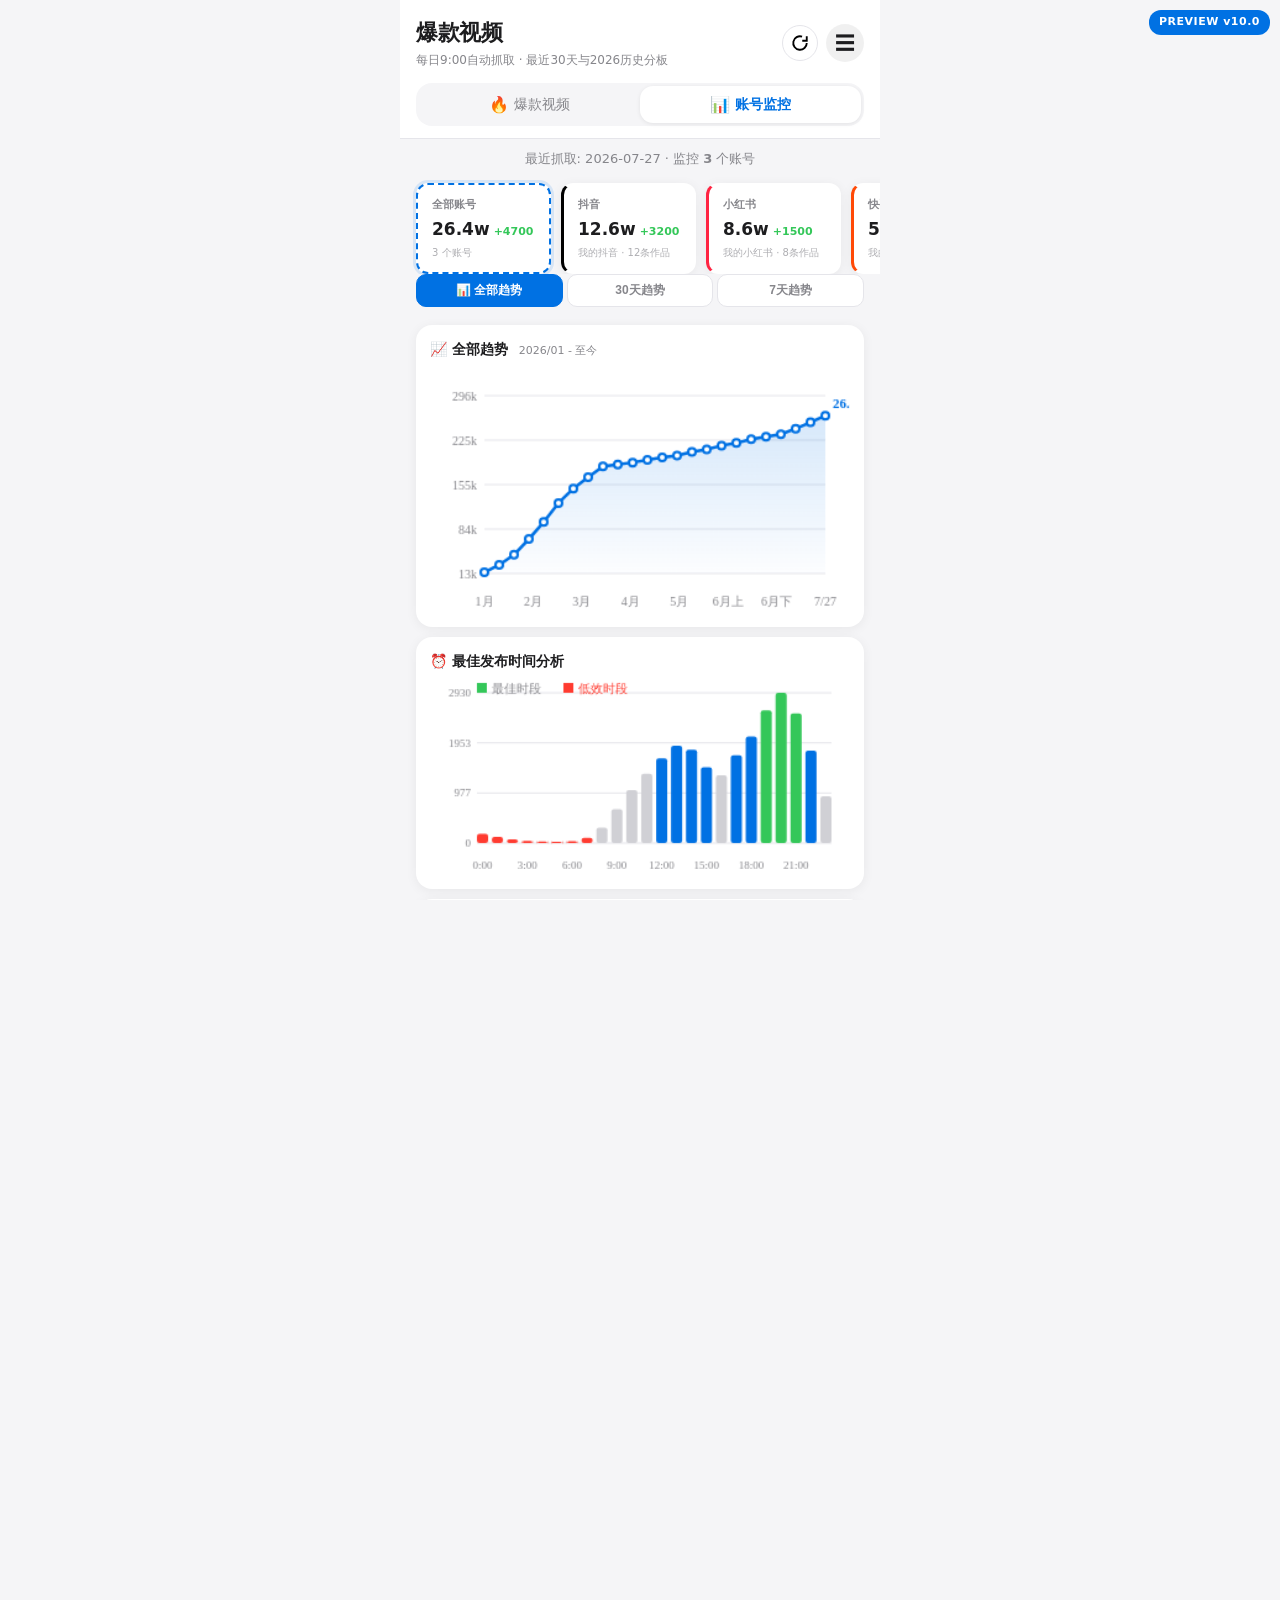
==== monitor-preview.html @ c5e08cbe "update monitor-preview.html" ====
<!DOCTYPE html>
<html lang="zh-CN">
<head>
  <meta charset="UTF-8">
  <meta name="viewport" content="width=device-width, initial-scale=1.0, maximum-scale=1.0, user-scalable=no">
  <title>v10.0 监控面板预览 v2</title>
  <link rel="stylesheet" href="./css/style.css">
  <style>
    body { padding-bottom: 40px; }
    .preview-badge {
      position: fixed; top: 10px; right: 10px; z-index: 999;
      background: #0071e3; color: #fff; padding: 4px 10px; border-radius: 12px;
      font-size: 11px; font-weight: 700; letter-spacing: 0.5px;
    }
    .acct-scroll { display:flex; gap:10px; padding:10px 16px 0; overflow-x:auto; scrollbar-width:none; }
    .acct-scroll::-webkit-scrollbar { display:none; }
    .monitor-card {
      flex:0 0 135px; background:#fff; border-radius:12px; padding:12px 14px;
      box-shadow:0 2px 12px rgba(0,0,0,0.06); position:relative; cursor:pointer;
      border:2px solid transparent; transition:all 0.2s;
    }
    .monitor-card.selected { border-color:#0071e3; box-shadow:0 0 0 3px rgba(0,113,227,0.12); }
    .monitor-card.all { border-style:dashed; border-color:#d0d0d5; }
    .monitor-card.all.selected { border-color:#0071e3; }
    .mc-platform { font-size:11px; font-weight:600; color:#86868b; margin-bottom:4px; }
    .mc-fans { font-size:17px; font-weight:800; color:#1d1d1f; }
    .mc-delta { font-size:11px; font-weight:600; margin-left:4px; }
    .mc-delta.up { color:#34c759; }
    .mc-delta.down { color:#ff3b30; }
    .mc-sub { font-size:10px; color:#aeaeb2; margin-top:2px; }
    .monitor-card.add {
      border:2px dashed #d0d0d5 !important; background:transparent; box-shadow:none;
      display:flex; align-items:center; justify-content:center; flex-direction:column; gap:4px;
      cursor:pointer; color:#86868b; font-size:12px; font-weight:500;
    }
    .monitor-card.add .add-icon { font-size:24px; color:#0071e3; }
    .chart-card {
      background:#fff; border-radius:16px; padding:14px; box-shadow:0 2px 12px rgba(0,0,0,0.06); margin:10px 16px;
    }
    .chart-card h3 { font-size:14px; font-weight:700; margin-bottom:6px; color:#1d1d1f; }
    .chart-sub { font-size:11px; color:#86868b; margin-left:6px; font-weight:400; }
    canvas { display:block; }
    .trend-seg { display:flex; gap:4px; padding:0 16px 8px; }
    .tseg-btn {
      flex:1; padding:7px 0; border-radius:10px; font-size:12px; font-weight:600;
      border:1px solid #e5e5ea; background:#fff; color:#86868b; cursor:pointer; text-align:center;
    }
    .tseg-btn.active { background:#0071e3; color:#fff; border-color:#0071e3; }
    .week-group { margin:0 16px 12px; background:#fff; border-radius:14px; overflow:hidden; box-shadow:0 1px 6px rgba(0,0,0,0.04); }
    .week-head {
      display:flex; align-items:center; justify-content:space-between; padding:14px 16px;
      cursor:pointer; user-select:none;
    }
    .week-head:active { background:#f5f5f7; }
    .week-head-left { display:flex; align-items:center; gap:10px; }
    .week-num { font-size:15px; font-weight:700; color:#1d1d1f; }
    .week-range { font-size:11px; color:#86868b; }
    .week-badge { font-size:12px; font-weight:600; color:#0071e3; background:#e8f2ff; border-radius:10px; padding:2px 10px; }
    .week-arrow { font-size:14px; color:#aeaeb2; transition:transform 0.2s; }
    .week-group.open .week-arrow { transform:rotate(180deg); }
    .week-body { display:none; padding:0 10px 10px; }
    .week-group.open .week-body { display:flex; flex-direction:column; gap:8px; }
    .work-link {
      display:block; width:100%; padding:10px 0; text-align:center; border:none;
      border-top:1px solid #e5e5ea; background:linear-gradient(180deg,#e8f4ff,#d6ebff);
      color:#1a6dd4; font-size:13px; font-weight:700; cursor:pointer; text-decoration:none;
      border-radius:0 0 14px 14px;
    }
    .acct-modal-bg {
      display:none; position:fixed; inset:0; background:rgba(0,0,0,0.35); z-index:999;
      align-items:flex-end; justify-content:center; backdrop-filter:blur(3px);
    }
    .acct-modal-bg.show { display:flex; }
    .acct-modal {
      background:#fff; border-radius:20px 20px 0 0; width:100%; max-width:480px;
      padding:20px 18px calc(20px + env(safe-area-inset-bottom,0px));
      animation:slideUp 0.3s ease;
    }
    @keyframes slideUp { from{transform:translateY(100%);opacity:0} to{transform:translateY(0);opacity:1} }
    .acct-modal h3 { font-size:17px; font-weight:700; margin-bottom:14px; }
    .acct-modal .row { display:flex; gap:8px; align-items:center; margin-bottom:10px; }
    .acct-modal select, .acct-modal input {
      padding:10px 12px; border:1.5px solid #e5e5ea; border-radius:10px; font-size:14px;
      background:#f5f5f7; color:#1d1d1f; outline:none; font-family:inherit;
    }
    .acct-modal select { min-width:90px; }
    .acct-modal input { flex:1; min-width:120px; }
    .acct-modal input:focus, .acct-modal select:focus { border-color:#0071e3; }
    .btn-blue {
      width:100%; padding:13px; border:none; border-radius:10px; background:#0071e3;
      color:#fff; font-size:15px; font-weight:600; cursor:pointer; margin-top:4px;
    }
    .btn-grey {
      width:100%; padding:12px; border:1.5px solid #e5e5ea; border-radius:10px;
      background:#fff; color:#0071e3; font-size:14px; font-weight:500; cursor:pointer; margin-top:6px;
    }
    .advice-row { display:flex; gap:10px; align-items:flex-start; padding:10px 0; border-bottom:1px solid #f0f0f0; }
    .advice-row:last-child { border-bottom:none; }
    .advice-icon { font-size:20px; flex-shrink:0; }
    .advice-title { font-size:13px; font-weight:600; color:#1d1d1f; }
    .advice-text { font-size:12px; color:#86868b; line-height:1.5; margin-top:2px; }
  </style>
</head>
<body>
<div class="preview-badge">PREVIEW v10.0</div>
<div class="app-container">
<div class="page active" id="radarPage">

  <div class="radar-header">
    <div class="radar-header-top">
      <div class="radar-title-group">
        <h1>爆款视频</h1>
        <p>每日9:00自动抓取 · 最近30天与2026历史分板</p>
      </div>
      <div class="header-actions">
        <button class="refresh-btn"><svg width="18" height="18" viewBox="0 0 24 24" fill="none" stroke="currentColor" stroke-width="2.5"><path d="M21 12a9 9 0 11-6.219-8.56"/><path d="M21 3v6h-6"/></svg></button>
        <button class="menu-btn">☰</button>
      </div>
    </div>
    <div class="segment-tabs">
      <button class="segment-tab"><span class="tab-icon">🔥</span> 爆款视频</button>
      <button class="segment-tab active"><span class="tab-icon">📊</span> 账号监控</button>
    </div>
  </div>

  <div class="data-status-bar">
    <span><span class="status-dot"></span> 最近抓取: 2026-07-27 · 监控 <b id="acctCount">3</b> 个账号</span>
  </div>

  <!-- 账号卡片行 -->
  <div class="acct-scroll" id="acctCards"></div>

  <!-- 趋势图切换 -->
  <div class="trend-seg">
    <button class="tseg-btn active" onclick="switchTrend('all')">📊 全部趋势</button>
    <button class="tseg-btn" onclick="switchTrend('30d')">30天趋势</button>
    <button class="tseg-btn" onclick="switchTrend('7d')">7天趋势</button>
  </div>

  <div class="chart-card">
    <h3 id="trendTitle">📈 全部趋势 <span class="chart-sub" id="trendSub">2026/01 - 至今</span></h3>
    <canvas id="trendCanvas" width="340" height="200" style="width:100%;max-width:100%;"></canvas>
  </div>

  <div class="chart-card">
    <h3>⏰ 最佳发布时间分析</h3>
    <canvas id="timeSlotCanvas" width="340" height="160" style="width:100%;max-width:100%;"></canvas>
  </div>

  <div class="pattern-card" style="margin:10px 16px;">
    <h4>💡 运营建议</h4>
    <div id="adviceArea"></div>
  </div>

  <div class="section-header" style="margin:4px 16px 8px;">
    <h2>📋 我的作品</h2>
    <span style="font-size:13px;color:#86868b;" id="workTotal">共 0 条</span>
  </div>
  <div id="weekGroups" style="padding-bottom:60px;"></div>

</div>
</div>

<!-- 添加账号弹窗 -->
<div class="acct-modal-bg" id="acctModalBg" onclick="if(event.target===this)closeModal()">
  <div class="acct-modal">
    <h3>➕ 添加监控账号</h3>
    <div class="row">
      <select id="acctPlat"><option value="douyin">抖音</option><option value="xiaohongshu">小红书</option><option value="kuaishou">快手</option><option value="shipinhao">视频号</option></select>
      <input type="text" id="acctId" placeholder="输入账号ID / 用户ID">
    </div>
    <input type="text" id="acctNick" placeholder="账号昵称（可选）" style="width:100%;box-sizing:border-box;margin-bottom:10px;">
    <button class="btn-blue" onclick="addAccount()">确认添加</button>
    <button class="btn-grey" onclick="closeModal()">取消</button>
  </div>
</div>

<script>
// ===== MOCK DATA (per-account) =====
const PLAT_COLORS = { douyin:'#000', xiaohongshu:'#ff2442', kuaishou:'#ff4906', shipinhao:'#07c160' };
const PLAT_NAMES = { douyin:'抖音', xiaohongshu:'小红书', kuaishou:'快手', shipinhao:'视频号' };
const PLAT_DOMAINS = { douyin:'douyin.com', xiaohongshu:'xiaohongshu.com', kuaishou:'kuaishou.com', shipinhao:'channels.weixin.qq.com' };

// 每个账号独立的数据
const ACCOUNT_DATA = {
  a1: { // 我的抖音
    nickname:'我的抖音', platform:'douyin', userId:'49566173638', fans:[2000,3500,8200,15000,22000,31000,38000,42000,45000,48000,51000,55000,59000,62000,68000,72000,78000,82000,88000,92000,96000,105000,115000,125600],
    allLabels: ['1月','2月','3月','4月上','4月下','5月上','5月下','6月上','6月下','7/1-7/4','7/5-7/8','7/9-7/12','7/13-7/15','7/16-7/17','7/18','7/19','7/20','7/21','7/22','7/23','7/24','7/25','7/26','7/27'],
    trend30d: [88000,92000,96000,105000,115000,125600],
    labels30d: ['6/28','7/03','7/08','7/13','7/18','7/23'],
    trend7d: [92000,97000,99000,95000,104000,112000,125600],
    labels7d: ['7/21','7/22','7/23','7/24','7/25','7/26','7/27'],
    hourLikes: [80,50,30,18,12,10,15,45,120,260,400,520,620,700,680,560,500,630,760,930,1100,960,700,360],
    delta: +3200, deltaUp: true, totalWorks: 12,
    works: [
      { title:'假装失忆测试男友反应😂', likes:85000, plays:2300000, date:'2026-07-26 20:30', week:30, url:'https://www.douyin.com/video/7658644062555391722' },
      { title:'趁他睡着把眉毛剃了一半', likes:62000, plays:1850000, date:'2026-07-25 21:15', week:30, url:'https://www.douyin.com/video/7665596046256824570' },
      { title:'在电梯里假装不认识他', likes:38000, plays:980000, date:'2026-07-23 20:00', week:30, url:'https://www.douyin.com/video/7445677809080552731' },
      { title:'偷偷换了他的洗发水', likes:29000, plays:720000, date:'2026-07-18 19:30', week:29, url:'https://www.douyin.com/video/7656773111907807942' },
      { title:'假装把手机掉马桶里了', likes:24000, plays:650000, date:'2026-07-15 21:00', week:29, url:'https://www.douyin.com/video/7622658539152217009' },
      { title:'测试他的求生欲第3卷', likes:45000, plays:1280000, date:'2026-07-10 20:45', week:28, url:'https://www.douyin.com/video/7661206159093808251' },
    ]
  },
  a2: { // 我的小红书
    nickname:'我的小红书', platform:'xiaohongshu', userId:'95886844869', fans:[3000,5500,9800,18000,28000,42000,58000,72000,86400],
    allLabels: ['1月','2月','3月','4月','5月上','5月下','6月上','6月下','7/27'],
    trend30d: [58000,62000,68000,74000,80000,86400],
    labels30d: ['6/28','7/03','7/08','7/13','7/18','7/23'],
    trend7d: [72000,75000,78000,81000,83000,85000,86400],
    labels7d: ['7/21','7/22','7/23','7/24','7/25','7/26','7/27'],
    hourLikes: [60,40,25,15,10,8,12,35,100,220,350,450,550,650,620,500,440,580,700,880,950,820,600,300],
    delta: +1500, deltaUp: true, totalWorks: 8,
    works: [
      { title:'跟他说我怀孕了（吃多了）', likes:41000, plays:1200000, date:'2026-07-24 19:45', week:30, url:'https://www.xiaohongshu.com/explore/abc123' },
      { title:'给他手机存一百张丑表情包', likes:28000, plays:750000, date:'2026-07-22 18:30', week:30, url:'https://www.xiaohongshu.com/explore/def456' },
      { title:'让他帮选衣服，选的都是反的', likes:18000, plays:420000, date:'2026-07-16 20:00', week:29, url:'https://www.xiaohongshu.com/explore/ghi789' },
      { title:'假装有私生饭，他的反应绝了', likes:32000, plays:890000, date:'2026-07-09 19:15', week:28, url:'https://www.xiaohongshu.com/explore/jkl012' },
    ]
  },
  a3: { // 我的快手
    nickname:'我的快手', platform:'kuaishou', userId:'5530272280', fans:[10000,18000,25000,35000,45000,52300],
    allLabels: ['3月','4月','5月','6月上','6月下','7/27'],
    trend30d: [32000,37000,42000,46000,50000,52300],
    labels30d: ['6/28','7/03','7/08','7/13','7/18','7/23'],
    trend7d: [45000,47000,49000,50000,51200,52000,52300],
    labels7d: ['7/21','7/22','7/23','7/24','7/25','7/26','7/27'],
    hourLikes: [40,30,20,12,8,5,10,25,80,180,280,380,480,550,520,420,380,500,620,780,880,750,500,250],
    delta: -400, deltaUp: false, totalWorks: 4,
    works: [
      { title:'黑暗料理让他先尝', likes:22000, plays:620000, date:'2026-07-21 20:45', week:30, url:'https://www.kuaishou.com/short-video/ks123' },
      { title:'假装把工资花光了', likes:15000, plays:380000, date:'2026-07-08 19:30', week:28, url:'https://www.kuaishou.com/short-video/ks456' },
    ]
  },
};

let state = { accounts: MOCK_ACCOUNTS(), selectedId: 'all', trendMode: 'all' };

function MOCK_ACCOUNTS() {
  return [
    { id:'a1', platform:'douyin', nickname:'我的抖音', userId:'49566173638', fans:125600, delta:+3200, deltaUp:true, works:12 },
    { id:'a2', platform:'xiaohongshu', nickname:'我的小红书', userId:'95886844869', fans:86400, delta:+1500, deltaUp:true, works:8 },
    { id:'a3', platform:'kuaishou', nickname:'我的快手', userId:'5530272280', fans:52300, delta:-400, deltaUp:false, works:4 },
  ];
}

function fmt(n) {
  if (n>=100000000) return (n/100000000).toFixed(1)+'亿';
  if (n>=10000) return (n/10000).toFixed(1)+'w';
  return String(n);
}

// ====== 账号卡片 ======
function renderCards() {
  const el = document.getElementById('acctCards');
  let html = `
    <div class="monitor-card all${state.selectedId==='all'?' selected':''}" onclick="selectAcct('all')">
      <div class="mc-platform">全部账号</div>
      <div class="mc-fans">${fmt(state.accounts.reduce((s,a)=>s+a.fans,0))}<span class="mc-delta up">+${fmt(state.accounts.reduce((s,a)=>s+ (a.deltaUp?Math.abs(a.delta):0),0))}</span></div>
      <div class="mc-sub">${state.accounts.length} 个账号</div>
    </div>`;
  state.accounts.forEach(a => {
    const dStr = a.deltaUp ? `+${fmt(a.delta)}` : `${fmt(a.delta)}`;
    const dCls = a.deltaUp ? 'up' : 'down';
    html += `<div class="monitor-card${state.selectedId===a.id?' selected':''}" onclick="selectAcct('${a.id}')" style="border-left:3px solid ${PLAT_COLORS[a.platform]};">
      <div class="mc-platform">${PLAT_NAMES[a.platform]}</div>
      <div class="mc-fans">${fmt(a.fans)}<span class="mc-delta ${dCls}">${dStr}</span></div>
      <div class="mc-sub">${a.nickname} · ${a.works}条作品</div>
    </div>`;
  });
  html += `<div class="monitor-card add" onclick="openModal()"><span class="add-icon">+</span>添加账号</div>`;
  el.innerHTML = html;
  document.getElementById('acctCount').textContent = state.accounts.length;
}

// ====== 获取当前选中数据 ======
function getData() {
  if (state.selectedId === 'all') {
    // 合并所有账号
    const maxLen = Math.max(...state.accounts.map(a => (ACCOUNT_DATA[a.id]?.allLabels||[]).length));
    const mergedAll = [];
    for (let i=0; i<maxLen; i++) {
      let sum=0; state.accounts.forEach(a => {
        const ad = ACCOUNT_DATA[a.id]; if (!ad) return;
        const idx = Math.min(i, ad.fans.length-1); sum += ad.fans[idx];
      }); mergedAll.push(sum);
    }
    const merged30d = []; for (let i=0; i<6; i++) { let s=0; state.accounts.forEach(a=>{const ad=ACCOUNT_DATA[a.id]; if(ad) s+=(ad.trend30d?.[i]||0);}); merged30d.push(s); }
    const merged7d = []; for (let i=0; i<7; i++) { let s=0; state.accounts.forEach(a=>{const ad=ACCOUNT_DATA[a.id]; if(ad) s+=(ad.trend7d?.[i]||0);}); merged7d.push(s); }
    const mergedHours = new Array(24).fill(0);
    state.accounts.forEach(a=>{ const ad=ACCOUNT_DATA[a.id]; if(ad&&ad.hourLikes) ad.hourLikes.forEach((v,i)=>{mergedHours[i]+=v;}); });
    return { fans:mergedAll, labels30d: ['6/28','7/03','7/08','7/13','7/18','7/23'], trend30d:merged30d, labels7d: ['7/21','7/22','7/23','7/24','7/25','7/26','7/27'], trend7d:merged7d, hourLikes:mergedHours,
      allLabels: ['1月','2月','3月','4月','5月','6月上','6月下','7/27'], nickname:'全部账号', platform:'all' };
  }
  const d = ACCOUNT_DATA[state.selectedId];
  return { ...d, nickname: d.nickname, platform: d.platform };
}

// ====== 选中账号 ======
function selectAcct(id) {
  state.selectedId = id;
  renderCards();
  drawTrend();
  drawTimeSlot();
  renderAdvice();
  renderWeekGroups();
}

// ====== 趋势切换 ======
function switchTrend(mode) {
  state.trendMode = mode;
  document.querySelectorAll('.tseg-btn').forEach((b,i)=>{
    const modes=['all','30d','7d']; b.classList.toggle('active', modes[i]===mode);
  });
  const titles = { all: '📈 全部趋势', '30d': '📈 近30天趋势', '7d': '📈 近7天趋势' };
  const subs = { all: '发布至今', '30d': '近30天每日', '7d': '近7天每日' };
  document.getElementById('trendTitle').innerHTML = titles[mode] + ' <span class="chart-sub">' + subs[mode] + '</span>';
  drawTrend();
}

// ====== 趋势图 ======
function drawTrend() {
  const c = document.getElementById('trendCanvas');
  const ctx = c.getContext('2d');
  const W=c.width, H=c.height;
  const pad={top:24, right:20, bottom:32, left:44};
  const pw=W-pad.left-pad.right, ph=H-pad.top-pad.bottom;

  const d = getData();
  let values, labels;
  if (state.trendMode==='all') { values=d.fans; labels=d.allLabels; }
  else if (state.trendMode==='30d') { values=d.trend30d; labels=d.labels30d; }
  else { values=d.trend7d; labels=d.labels7d; }

  ctx.clearRect(0,0,W,H);

  const maxV=values[values.length-1]*1.12, minV=values[0]*0.88;
  // Grid
  ctx.strokeStyle='#e5e5ea'; ctx.lineWidth=1;
  for (let i=0; i<=4; i++) {
    const y=pad.top+(ph/4)*i;
    ctx.beginPath(); ctx.moveTo(pad.left,y); ctx.lineTo(W-pad.right,y); ctx.stroke();
    ctx.fillStyle='#86868b'; ctx.font='10px -apple-system'; ctx.textAlign='right';
    ctx.fillText(Math.round((maxV-(maxV-minV)*i/4)/1000)+'k', pad.left-6, y+4);
  }
  // X labels
  ctx.textAlign='center'; ctx.fillStyle='#86868b';
  const step = Math.max(1, Math.floor(labels.length/6));
  labels.forEach((l,i)=>{ if(i%step===0){ const x=pad.left+(pw/(labels.length-1))*i; ctx.fillText(l, x, H-6); } });

  // Line
  const pts = values.map((v,i)=>({ x:pad.left+(pw/(values.length-1))*i, y:pad.top+ph-((v-minV)/(maxV-minV))*ph }));
  ctx.beginPath(); ctx.moveTo(pts[0].x, pad.top+ph);
  pts.forEach(p=>ctx.lineTo(p.x,p.y));
  ctx.lineTo(pts[pts.length-1].x, pad.top+ph); ctx.closePath();
  const g=ctx.createLinearGradient(0,pad.top,0,pad.top+ph);
  g.addColorStop(0,'rgba(0,113,227,0.18)'); g.addColorStop(1,'rgba(0,113,227,0.01)');
  ctx.fillStyle=g; ctx.fill();

  ctx.beginPath(); ctx.strokeStyle='#0071e3'; ctx.lineWidth=2.5; ctx.lineJoin='round';
  pts.forEach((p,i)=>i===0?ctx.moveTo(p.x,p.y):ctx.lineTo(p.x,p.y)); ctx.stroke();

  pts.forEach(p=>{ ctx.beginPath(); ctx.arc(p.x,p.y,3,0,Math.PI*2); ctx.fillStyle='#fff'; ctx.fill(); ctx.strokeStyle='#0071e3'; ctx.lineWidth=2; ctx.stroke(); });

  // Last label
  const last=pts[pts.length-1];
  ctx.fillStyle='#0071e3'; ctx.font='bold 11px -apple-system'; ctx.textAlign='left';
  ctx.fillText(fmt(values[values.length-1]), last.x+6, last.y-6);
}

// ====== 时段图 ======
function drawTimeSlot() {
  const c=document.getElementById('timeSlotCanvas');
  const ctx=c.getContext('2d');
  const W=c.width, H=c.height;
  const pad={top:12, right:15, bottom:26, left:38};
  const pw=W-pad.left-pad.right, ph=H-pad.top-pad.bottom;
  const d=getData();
  const hourLikes=d.hourLikes;
  const maxV=Math.max(...hourLikes);

  ctx.clearRect(0,0,W,H);
  ctx.strokeStyle='#e5e5ea'; ctx.lineWidth=1;
  for (let i=0; i<=3; i++) {
    const y=pad.top+(ph/3)*i;
    ctx.beginPath(); ctx.moveTo(pad.left,y); ctx.lineTo(W-pad.right,y); ctx.stroke();
    ctx.fillStyle='#86868b'; ctx.font='9px -apple-system'; ctx.textAlign='right';
    ctx.fillText(Math.round(maxV-(maxV/3)*i), pad.left-5, y+3);
  }
  const barW=Math.max(5,Math.floor(pw/24)-2), gap=Math.max(1,(pw-barW*24)/23);
  hourLikes.forEach((v,i)=>{
    const x=pad.left+(barW+gap)*i, h=(v/maxV)*ph, y=pad.top+ph-h;
    let color='#d0d0d5';
    if (v>=maxV*0.85) color='#34c759'; else if (v>=maxV*0.5) color='#0071e3'; else if (v<=maxV*0.1) color='#ff3b30';
    ctx.fillStyle=color; roundRect(ctx,x,y,barW,Math.max(1,h),2); ctx.fill();
    if (i%3===0) { ctx.fillStyle='#86868b'; ctx.font='9px -apple-system'; ctx.textAlign='center'; ctx.fillText(i+':00', x+barW/2, H-5); }
  });
  // Legend
  ctx.fillStyle='#34c759'; ctx.fillRect(pad.left,4,8,8);
  ctx.fillStyle='#86868b'; ctx.font='10px -apple-system'; ctx.textAlign='left'; ctx.fillText('最佳时段',pad.left+12,12);
  ctx.fillStyle='#ff3b30'; ctx.fillRect(pad.left+70,4,8,8); ctx.fillText('低效时段',pad.left+82,12);
}

function roundRect(ctx,x,y,w,h,r){ctx.beginPath();ctx.moveTo(x+r,y);ctx.lineTo(x+w-r,y);ctx.quadraticCurveTo(x+w,y,x+w,y+r);ctx.lineTo(x+w,y+h-r);ctx.quadraticCurveTo(x+w,y+h,x+w-r,y+h);ctx.lineTo(x+r,y+h);ctx.quadraticCurveTo(x,y+h,x,y+h-r);ctx.lineTo(x,y+r);ctx.quadraticCurveTo(x,y,x+r,y);ctx.closePath();}

// ====== 运营建议 ======
function renderAdvice() {
  const d=getData(); const hl=d.hourLikes; const maxIdx=hl.indexOf(Math.max(...hl));
  const accName = state.selectedId==='all' ? '全部账号' : d.nickname;
  const el=document.getElementById('adviceArea');
  const items=[
    { icon:'⏰', title:'最佳发布时间', text:`${maxIdx}:00-${maxIdx+2}:00，该时段平均互动是全天平均的 ${(hl[maxIdx]/ (hl.reduce((s,v)=>s+v,0)/24) ).toFixed(1)} 倍` },
    { icon:'🎯', title:'推荐方向', text:'情侣日常 + 反转剧情，你的整蛊类视频平均播放远高于日常分享类' },
    { icon:'⏱️', title:'推荐时长', text:'30-60秒完播率最高（~68%），超过90秒完播率骤降至 ~35%' },
    { icon:'📈', title:'近7天趋势', text:`${state.selectedId==='all'?'综合':'该账号'}粉丝${(d.trend7d||d.fans.slice(-7)).every((v,i,a)=>i===0||v>=a[i-1])?'持续上涨':'有波动'}，保持日更节奏` },
  ];
  el.innerHTML=items.map(x=>`<div class="advice-row"><span class="advice-icon">${x.icon}</span><div><div class="advice-title">${x.title}</div><div class="advice-text">${x.text}</div></div></div>`).join('');
}

// ====== 作品按周分组 ======
function getISOWeek(dateStr) {
  const d = new Date(dateStr);
  const start = new Date(d.getFullYear(), 0, 1);
  const diff = (d - start + (start.getTimezoneOffset()-d.getTimezoneOffset())*60000) / 86400000;
  return Math.ceil((diff + start.getDay() + 1) / 7);
}

function renderWeekGroups() {
  const el=document.getElementById('weekGroups');
  let works=[];
  if (state.selectedId==='all') { state.accounts.forEach(a=>{ const ad=ACCOUNT_DATA[a.id]; if(ad) works.push(...ad.works.map(w=>({...w,platform:ad.platform,author:ad.nickname})));
  });} else { const ad=ACCOUNT_DATA[state.selectedId]; if(ad) works=ad.works.map(w=>({...w,platform:ad.platform,author:ad.nickname})); }
  document.getElementById('workTotal').textContent='共 '+works.length+' 条';

  const groups={};
  works.forEach(w=>{
    const week = getISOWeek(w.date);
    const y=2026;
    const key= y+'-W'+String(week).padStart(2,'0');
    if(!groups[key]) groups[key]={week,works:[],firstDate:w.date};
    groups[key].works.push(w);
  });
  const sorted=Object.keys(groups).sort((a,b)=>b.localeCompare(a)); // 倒序

  if(!sorted.length) { el.innerHTML='<p style="text-align:center;color:#86868b;padding:30px;">暂无作品数据</p>'; return; }

  el.innerHTML=sorted.map(key=>{
    const g=groups[key];
    const year=2026, wk=g.week;
    // 算该周的日期范围
    const jan1=new Date(year,0,1); const dayOffset=(wk-1)*7 - jan1.getDay() + 1;
    const mon=new Date(year,0,1+dayOffset); const sun=new Date(mon); sun.setDate(mon.getDate()+6);
    const fmtDate=d=>`${(d.getMonth()+1)}/${d.getDate()}`;
    return `<div class="week-group">
      <div class="week-head" onclick="this.parentElement.classList.toggle('open')">
        <div class="week-head-left">
          <span class="week-num">${year}年第${wk}周</span>
          <span class="week-range">${fmtDate(mon)} - ${fmtDate(sun)}</span>
        </div>
        <div style="display:flex;align-items:center;gap:8px;">
          <span class="week-badge">${g.works.length}条</span>
          <span class="week-arrow">▼</span>
        </div>
      </div>
      <div class="week-body">${g.works.map(w=>renderWorkCard(w)).join('')}</div>
    </div>`;
  }).join('');
}

function renderWorkCard(w) {
  const color=PLAT_COLORS[w.platform]||'#ccc';
  return `<div class="video-card" style="cursor:default;">
    <div class="card-cover-area" style="min-height:90px;background:linear-gradient(135deg,${color}22,${color}08);">
      <span style="font-size:36px;">🎬</span>
      <span style="position:absolute;top:10px;right:10px;padding:3px 8px;border-radius:12px;font-size:10px;font-weight:600;color:#fff;background:${color}88;">${PLAT_NAMES[w.platform]}</span>
    </div>
    <div class="card-body"><div class="card-title">${w.title}</div><div class="card-author"><span class="author-name">${w.author}</span></div></div>
    <div class="card-stats"><span class="stat-item"><span class="stat-icon">❤️</span>${fmt(w.likes)}</span><span class="stat-item"><span class="stat-icon">▶️</span>${fmt(w.plays)}</span><span class="stat-time">${w.date.slice(5)}</span></div>
    <a href="${w.url||'#'}" class="work-link" target="_blank" onclick="event.stopPropagation()">📱 在${PLAT_NAMES[w.platform]}查看原视频 · ${PLAT_DOMAINS[w.platform]}</a>
  </div>`;
}

// ====== 添加账号 ======
function openModal(){ document.getElementById('acctModalBg').classList.add('show'); }
function closeModal(){ document.getElementById('acctModalBg').classList.remove('show'); }
function addAccount(){
  const plat=document.getElementById('acctPlat').value;
  const uid=document.getElementById('acctId').value.trim();
  const nick=document.getElementById('acctNick').value.trim()||(PLAT_NAMES[plat]+'账号');
  if(!uid) return;
  const id='a'+Date.now();
  // mock: 为新账号生成空数据（实际上线后会由爬虫填充）
  if(!ACCOUNT_DATA[id]) ACCOUNT_DATA[id]={ nickname:nick, platform:plat, userId:uid, fans:[1000], allLabels:['今天'], trend30d:[1000], labels30d:['今天'], trend7d:[1000], labels7d:['今天'], hourLikes:new Array(24).fill(10), delta:0, deltaUp:true, totalWorks:0, works:[] };
  state.accounts.push({ id, platform:plat, nickname:nick, userId:uid, fans:1000, delta:0, deltaUp:true, works:0 });
  closeModal();
  document.getElementById('acctId').value=''; document.getElementById('acctNick').value='';
  selectAcct(id);
}

// ====== Init ======
renderCards();
drawTrend();
drawTimeSlot();
renderAdvice();
renderWeekGroups();
</script>
</body>
</html>
---- css/style.css ----
/* ===== 全局重置与基础 ===== */
*, *::before, *::after {
  margin: 0;
  padding: 0;
  box-sizing: border-box;
  -webkit-tap-highlight-color: transparent;
}

:root {
  --primary: #0071e3;
  --primary-light: #e8f2ff;
  --primary-dark: #005bb5;
  --bg: #f5f5f7;
  --card-bg: #ffffff;
  --text-primary: #1d1d1f;
  --text-secondary: #86868b;
  --text-tertiary: #aeaeb2;
  --border: #e5e5ea;
  --shadow: 0 2px 12px rgba(0,0,0,0.06);
  --shadow-lg: 0 8px 30px rgba(0,0,0,0.1);
  --radius: 16px;
  --radius-sm: 10px;
  --radius-xs: 8px;
  --safe-bottom: env(safe-area-inset-bottom, 0px);
  --tab-height: 64px;

  /* 爆款等级颜色 */
  --level-low-fan: #34c759;
  --level-low-burst: #0071e3;
  --level-mid: #ff9500;
  --level-head: #ff2d55;
  --level-super: #af52de;

  /* 平台颜色 */
  --plat-douyin: #000000;
  --plat-kuaishou: #ff4906;
  --plat-xiaohongshu: #ff2442;
  --plat-bilibili: #00a1d6;
  --plat-shipinhao: #07c160;
}

html, body {
  height: 100%;
  font-family: -apple-system, system-ui, 'SF Pro Display', 'Helvetica Neue', sans-serif;
  background: var(--bg);
  color: var(--text-primary);
  font-size: 15px;
  line-height: 1.5;
  -webkit-font-smoothing: antialiased;
  overflow-x: hidden;
  user-select: none;
}

body {
  padding-bottom: calc(var(--tab-height) + var(--safe-bottom) + 8px);
}

/* ===== 页面容器 ===== */
.app-container {
  max-width: 480px;
  margin: 0 auto;
  min-height: 100vh;
  position: relative;
}

.page { display: none; }
.page.active { display: block; animation: fadeIn 0.25s ease; }

@keyframes fadeIn {
  from { opacity: 0; transform: translateY(8px); }
  to { opacity: 1; transform: translateY(0); }
}

@keyframes slideUp {
  from { transform: translateY(100%); opacity: 0; }
  to { transform: translateY(0); opacity: 1; }
}

@keyframes pulse {
  0%, 100% { transform: scale(1); }
  50% { transform: scale(1.05); }
}

/* ===== 爆款雷达 - 头部 ===== */
.radar-header {
  background: var(--card-bg);
  padding: 16px 16px 12px;
  position: sticky;
  top: 0;
  z-index: 100;
  border-bottom: 1px solid var(--border);
}

.radar-header-top {
  display: flex;
  align-items: center;
  justify-content: space-between;
  margin-bottom: 14px;
}

.radar-title-group h1 {
  font-size: 22px;
  font-weight: 700;
  letter-spacing: -0.3px;
}

.radar-title-group p {
  font-size: 12px;
  color: var(--text-secondary);
  margin-top: 2px;
}

.refresh-btn {
  width: 36px;
  height: 36px;
  border-radius: 50%;
  border: 1.5px solid var(--border);
  background: var(--card-bg);
  display: flex;
  align-items: center;
  justify-content: center;
  cursor: pointer;
  transition: all 0.2s;
  flex-shrink: 0;
}
.refresh-btn:active { transform: scale(0.92); background: var(--bg); }
.refresh-btn.spinning svg { animation: spin 0.8s linear infinite; }
@keyframes spin { to { transform: rotate(360deg); } }

/* ===== Tab切换（爆款视频/账号分析） ===== */
.segment-tabs {
  display: flex;
  background: var(--bg);
  border-radius: var(--radius);
  padding: 3px;
  gap: 0;
}

.segment-tab {
  flex: 1;
  text-align: center;
  padding: 9px 0;
  border-radius: calc(var(--radius) - 3px);
  font-size: 14px;
  font-weight: 500;
  color: var(--text-secondary);
  cursor: pointer;
  transition: all 0.25s;
  border: none;
  background: transparent;
  display: flex;
  align-items: center;
  justify-content: center;
  gap: 5px;
}
.segment-tab.active {
  background: var(--card-bg);
  color: var(--primary);
  box-shadow: 0 1px 4px rgba(0,0,0,0.08);
  font-weight: 600;
}
.segment-tab .tab-icon { font-size: 16px; }

/* ===== 数据状态栏 ===== */
.data-status-bar {
  display: flex;
  align-items: center;
  justify-content: center;
  gap: 6px;
  padding: 10px 0 4px;
  font-size: 13px;
  color: var(--text-secondary);
}
.data-status-bar .status-dot {
  width: 8px;
  height: 8px;
  border-radius: 50%;
  background: var(--level-low-fan);
  animation: pulse 2s infinite;
}
.data-status-bar.offline .status-dot { background: var(--text-tertiary); animation: none; }

/* ===== 筛选按钮组 ===== */
.filter-section {
  padding: 8px 16px 0;
  overflow-x: hidden;
}

.filter-row {
  display: flex;
  gap: 8px;
  margin-bottom: 8px;
  overflow-x: auto;
  scrollbar-width: none;
  -ms-overflow-style: none;
  padding-bottom: 2px;
}
.filter-row::-webkit-scrollbar { display: none; }

.filter-btn {
  white-space: nowrap;
  padding: 7px 14px;
  border-radius: 20px;
  font-size: 13px;
  font-weight: 500;
  border: 1.5px solid var(--border);
  background: var(--card-bg);
  color: var(--text-primary);
  cursor: pointer;
  transition: all 0.2s;
  display: inline-flex;
  align-items: center;
  gap: 4px;
  flex-shrink: 0;
}
.filter-btn:active { transform: scale(0.96); }
.filter-btn.active {
  background: var(--primary);
  color: #fff;
  border-color: var(--primary);
}
.filter-btn .fb-icon { font-size: 14px; }

/* 搜索框 */
.search-box {
  padding: 4px 16px 8px;
}
.search-input-wrap {
  display: flex;
  align-items: center;
  background: var(--card-bg);
  border: 1.5px solid var(--border);
  border-radius: var(--radius);
  padding: 0 14px;
  gap: 8px;
  transition: border-color 0.2s;
}
.search-input-wrap:focus-within { border-color: var(--primary); }
.search-input-wrap .search-icon { color: var(--text-tertiary); font-size: 16px; flex-shrink: 0; }
.search-input {
  flex: 1;
  border: none;
  outline: none;
  padding: 11px 0;
  font-size: 14px;
  background: transparent;
  color: var(--text-primary);
  font-family: inherit;
}
.search-input::placeholder { color: var(--text-tertiary); }

/* 结果计数 */
.result-count {
  padding: 6px 16px 10px;
  font-size: 13px;
  color: var(--text-secondary);
}

/* ===== 视频卡片 ===== */
.video-list {
  padding: 0 16px 20px;
  display: flex;
  flex-direction: column;
  gap: 12px;
}

.video-card {
  background: var(--card-bg);
  border-radius: var(--radius);
  overflow: hidden;
  box-shadow: var(--shadow);
  cursor: pointer;
  transition: transform 0.2s, box-shadow 0.2s;
}
.video-card:active { transform: scale(0.98); box-shadow: var(--shadow-lg); }

.card-cover-area {
  position: relative;
  width: 100%;
  aspect-ratio: 16/9;
  background: linear-gradient(135deg, #ffeef8 0%, #fff0e0 100%);
  display: flex;
  align-items: center;
  justify-content: center;
  overflow: hidden;
}
.card-cover-area img {
  width: 100%;
  height: 100%;
  object-fit: cover;
}
.card-cover-placeholder {
  font-size: 56px;
  filter: drop-shadow(0 4px 8px rgba(0,0,0,0.1));
}

.card-tags {
  position: absolute;
  top: 10px;
  left: 10px;
  right: 10px;
  display: flex;
  justify-content: space-between;
  pointer-events: none;
}
.tag-level {
  padding: 4px 10px;
  border-radius: 20px;
  font-size: 11px;
  font-weight: 600;
  color: #fff;
  backdrop-filter: blur(8px);
}
.tag-platform {
  padding: 4px 10px;
  border-radius: 20px;
  font-size: 11px;
  font-weight: 600;
  color: #fff;
  backdrop-filter: blur(8px);
}

.tag-level.lv-low-fan { background: rgba(52,199,89,0.88); }
.tag-level.lv-low-burst { background: rgba(0,113,227,0.88); }
.tag-level.lv-mid { background: rgba(255,149,0,0.88); }
.tag-level.lv-head { background: rgba(255,45,85,0.88); }
.tag-level.lv-super { background: rgba(175,82,222,0.88); }

.tag-platform.plat-douyin { background: rgba(0,0,0,0.75); }
.tag-platform.plat-kuaishou { background: rgba(255,73,6,0.85); }
tag-platform.plat-xiaohongshu { background: rgba(255,36,66,0.85); }
.tag-platform.plat-bilibili { background: rgba(0,161,214,0.85); }
.tag-platform.plat-shipinhao { background: rgba(7,193,96,0.85); }

.card-body {
  padding: 12px 14px 10px;
}
.card-title {
  font-size: 15px;
  font-weight: 600;
  line-height: 1.35;
  display: -webkit-box;
  -webkit-line-clamp: 2;
  -webkit-box-orient: vertical;
  overflow: hidden;
  margin-bottom: 6px;
}
.card-author {
  font-size: 13px;
  color: var(--text-secondary);
  display: flex;
  align-items: center;
  gap: 6px;
}
.card-author .author-name { font-weight: 500; color: var(--text-primary); }
.card-author .fans-count { color: var(--text-tertiary); }

.card-stats {
  display: flex;
  align-items: center;
  gap: 14px;
  padding: 8px 14px 12px;
  font-size: 12px;
  color: var(--text-tertiary);
  border-top: 1px solid var(--f5, var(--border));
}
.stat-item {
  display: flex;
  align-items: center;
  gap: 3px;
}
.stat-item .stat-icon { font-size: 13px; }
.stat-time { margin-left: auto; }

/* ===== 卡片详情弹窗 ===== */
.modal-overlay {
  position: fixed;
  inset: 0;
  background: rgba(0,0,0,0.4);
  z-index: 999;
  display: none;
  align-items: flex-end;
  justify-content: center;
  backdrop-filter: blur(4px);
}
.modal-overlay.show { display: flex; }

.modal-sheet {
  background: var(--card-bg);
  border-radius: 20px 20px 0 0;
  width: 100%;
  max-width: 480px;
  max-height: 85vh;
  overflow-y: auto;
  padding: 20px 18px calc(20px + env(safe-area-inset-bottom, 0px));
  animation: slideUp 0.3s ease;
}
.modal-handle {
  width: 36px;
  height: 4px;
  border-radius: 2px;
  background: var(--border);
  margin: 0 auto 16px;
}
.modal-title {
  font-size: 18px;
  font-weight: 700;
  margin-bottom: 4px;
}
.modal-subtitle {
  font-size: 13px;
  color: var(--text-secondary);
  margin-bottom: 16px;
}

.detail-section {
  margin-bottom: 18px;
}
.detail-section h3 {
  font-size: 15px;
  font-weight: 600;
  margin-bottom: 8px;
  display: flex;
  align-items: center;
  gap: 6px;
}
.detail-section h3 .ds-icon { font-size: 16px; }
.detail-tag-list {
  display: flex;
  flex-wrap: wrap;
  gap: 6px;
}
.detail-tag {
  padding: 5px 12px;
  border-radius: 18px;
  font-size: 12px;
  background: var(--primary-light);
  color: var(--primary);
  font-weight: 500;
}
.detail-text {
  font-size: 14px;
  line-height: 1.65;
  color: var(--text-primary);
}
.score-row {
  display: flex;
  gap: 12px;
  margin-top: 8px;
}
.score-item {
  flex: 1;
  text-align: center;
  padding: 10px 8px;
  background: var(--bg);
  border-radius: var(--radius-sm);
}
.score-value {
  font-size: 24px;
  font-weight: 700;
  color: var(--primary);
}
.score-label {
  font-size: 11px;
  color: var(--text-secondary);
  margin-top: 2px;
}

.btn-primary {
  width: 100%;
  padding: 14px;
  border: none;
  border-radius: var(--radius);
  background: var(--primary);
  color: #fff;
  font-size: 15px;
  font-weight: 600;
  cursor: pointer;
  transition: all 0.2s;
  display: flex;
  align-items: center;
  justify-content: center;
  gap: 6px;
}
.btn-primary:active { transform: scale(0.98); opacity: 0.9; }
.btn-secondary {
  width: 100%;
  padding: 12px;
  border: 1.5px solid var(--border);
  border-radius: var(--radius);
  background: var(--card-bg);
  color: var(--primary);
  font-size: 14px;
  font-weight: 500;
  cursor: pointer;
  margin-top: 8px;
}

/* ===== 账号分析视图 ===== */
.account-view { display: none; }
.account-view.active { display: block; animation: fadeIn 0.25s ease; }

.account-input-section {
  padding: 16px;
  background: var(--card-bg);
  margin: 12px 16px;
  border-radius: var(--radius);
  box-shadow: var(--shadow);
}
.input-group { margin-bottom: 12px; }
.input-group label {
  display: block;
  font-size: 13px;
  font-weight: 600;
  color: var(--text-secondary);
  margin-bottom: 6px;
}
.input-field {
  width: 100%;
  padding: 11px 14px;
  border: 1.5px solid var(--border);
  border-radius: var(--radius-sm);
  font-size: 14px;
  outline: none;
  font-family: inherit;
  transition: border-color 0.2s;
  background: var(--bg);
  color: var(--text-primary);
}
.input-field:focus { border-color: var(--primary); background: var(--card-bg); }
.select-field {
  appearance: none;
  background-image: url("data:image/svg+xml,%3Csvg xmlns='http://www.w3.org/2000/svg' width='12' height='12' viewBox='0 0 12 12'%3E%3Cpath d='M6 8L1 3h10z' fill='%2386868b'/%3E%3C/svg%3E");
  background-repeat: no-repeat;
  background-position: right 14px center;
  padding-right: 32px;
}

.account-result {
  padding: 0 16px 20px;
}
.account-profile-card {
  background: var(--card-bg);
  border-radius: var(--radius);
  padding: 18px;
  box-shadow: var(--shadow);
  margin-bottom: 14px;
}
.profile-header {
  display: flex;
  align-items: center;
  gap: 14px;
  margin-bottom: 16px;
}
.profile-avatar {
  width: 56px;
  height: 56px;
  border-radius: 50%;
  background: linear-gradient(135deg, var(--primary), #5856d6);
  display: flex;
  align-items: center;
  justify-content: center;
  font-size: 28px;
  color: #fff;
  flex-shrink: 0;
}
.profile-info h3 { font-size: 17px; font-weight: 700; }
.profile-info p { font-size: 13px; color: var(--text-secondary); margin-top: 2px; }

.profile-stats-grid {
  display: grid;
  grid-template-columns: repeat(4, 1fr);
  gap: 8px;
}
.ps-item {
  text-align: center;
  padding: 10px 4px;
  background: var(--bg);
  border-radius: var(--radius-xs);
}
.ps-value { font-size: 16px; font-weight: 700; color: var(--text-primary); }
.ps-label { font-size: 10px; color: var(--text-secondary); margin-top: 2px; }

.pattern-card {
  background: var(--card-bg);
  border-radius: var(--radius);
  padding: 16px;
  box-shadow: var(--shadow);
  margin-bottom: 14px;
}
.pattern-card h4 {
  font-size: 15px;
  font-weight: 600;
  margin-bottom: 10px;
  display: flex;
  align-items: center;
  gap: 6px;
}
.pattern-list {
  list-style: none;
}
.pattern-list li {
  padding: 8px 0;
  font-size: 13px;
  line-height: 1.5;
  border-bottom: 1px solid var(--border);
  display: flex;
  gap: 8px;
}
.pattern-list li:last-child { border-bottom: none; }
.pattern-list .pli-num {
  width: 20px;
  height: 20px;
  border-radius: 50%;
  background: var(--primary-light);
  color: var(--primary);
  font-size: 11px;
  font-weight: 600;
  display: flex;
  align-items: center;
  justify-content: center;
  flex-shrink: 0;
  margin-top: 2px;
}

.works-mini-list {
  display: flex;
  flex-direction: column;
  gap: 8px;
}
.work-mini-item {
  display: flex;
  align-items: center;
  gap: 10px;
  padding: 10px;
  background: var(--bg);
  border-radius: var(--radius-xs);
}
.wmi-hot {
  border-left: 3px solid var(--level-head);
}
.wmi-normal { border-left: 3px solid var(--border); }
.wmi-title { flex: 1; font-size: 13px; font-weight: 500; }
.wmi-stats { font-size: 12px; color: var(--text-secondary); white-space: nowrap; }

/* ===== 底部Tab导航 ===== */
.tab-nav {
  position: fixed;
  bottom: 0;
  left: 50%;
  transform: translateX(-50%);
  width: 100%;
  max-width: 480px;
  height: var(--tab-height);
  background: rgba(255,255,255,0.94);
  backdrop-filter: saturate(180%) blur(20px);
  -webkit-backdrop-filter: saturate(180%) blur(20px);
  border-top: 0.5px solid var(--border);
  display: flex;
  z-index: 200;
  padding-bottom: var(--safe-bottom);
}

.tab-item {
  flex: 1;
  display: flex;
  flex-direction: column;
  align-items: center;
  justify-content: center;
  gap: 2px;
  cursor: pointer;
  transition: all 0.2s;
  padding: 6px 0;
  position: relative;
  -webkit-user-select: none;
}
.tab-item .tab-icon { font-size: 23px; line-height: 1; transition: transform 0.2s; }
.tab-item .tab-label { font-size: 10px; font-weight: 500; color: var(--text-secondary); transition: color 0.2s; }
.tab-item.active .tab-icon { transform: scale(1.1); }
.tab-item.active .tab-label { color: var(--primary); font-weight: 700; }
.tab-item .tab-badge {
  position: absolute;
  top: 4px;
  right: calc(50% - 14px);
  width: 8px;
  height: 8px;
  border-radius: 50%;
  background: var(--level-head);
  display: none;
}
.tab-item.has-badge .tab-badge { display: block; }

/* ===== AI悬浮浮窗 ===== */
.ai-fab {
  position: fixed;
  bottom: calc(var(--tab-height) + var(--safe-bottom) + 16px);
  right: 16px;
  width: 54px;
  height: 54px;
  border-radius: 50%;
  background: linear-gradient(135deg, var(--primary), #5856d6);
  color: #fff;
  border: none;
  box-shadow: 0 4px 16px rgba(0,113,227,0.4);
  cursor: pointer;
  z-index: 300;
  display: flex;
  align-items: center;
  justify-content: center;
  font-size: 26px;
  transition: all 0.3s cubic-bezier(0.175, 0.885, 0.32, 1.275);
  animation: floatBounce 3s ease-in-out infinite;
}
.ai-fab:active { transform: scale(0.9); }
@keyframes floatBounce {
  0%, 100% { transform: translateY(0); }
  50% { transform: translateY(-6px); }
}

.ai-panel {
  position: fixed;
  bottom: calc(var(--tab-height) + var(--safe-bottom) + 80px);
  right: 16px;
  width: calc(100% - 32px);
  max-width: 380px;
  max-height: 60vh;
  background: var(--card-bg);
  border-radius: var(--radius);
  box-shadow: var(--shadow-lg);
  z-index: 301;
  display: none;
  flex-direction: column;
  overflow: hidden;
  animation: slideUp 0.25s ease;
}
.ai-panel.show { display: flex; }

.ai-panel-header {
  padding: 14px 16px;
  border-bottom: 1px solid var(--border);
  display: flex;
  align-items: center;
  justify-content: space-between;
}
.ai-panel-header h4 { font-size: 15px; font-weight: 600; }
.ai-close-btn {
  width: 28px;
  height: 28px;
  border-radius: 50%;
  border: none;
  background: var(--bg);
  cursor: pointer;
  font-size: 14px;
  display: flex;
  align-items: center;
  justify-content: center;
}

.ai-messages {
  flex: 1;
  overflow-y: auto;
  padding: 14px 16px;
  min-height: 120px;
  max-height: 300px;
}
.ai-msg {
  margin-bottom: 10px;
  font-size: 13px;
  line-height: 1.55;
}
.ai-msg.user {
  background: var(--primary);
  color: #fff;
  padding: 10px 14px;
  border-radius: 16px 16px 4px 16px;
  margin-left: 24px;
}
.ai-msg.bot {
  background: var(--bg);
  color: var(--text-primary);
  padding: 10px 14px;
  border-radius: 16px 16px 16px 4px;
  margin-right: 24px;
}
.ai-quick-cmds {
  display: flex;
  flex-wrap: wrap;
  gap: 6px;
  padding: 0 16px 10px;
}
.ai-qcmd {
  padding: 6px 12px;
  border-radius: 16px;
  font-size: 12px;
  border: 1px solid var(--border);
  background: var(--card-bg);
  color: var(--text-primary);
  cursor: pointer;
}
.ai-qcmd:active { background: var(--primary-light); color: var(--primary); }

.ai-input-row {
  display: flex;
  gap: 8px;
  padding: 10px 16px calc(10px + env(safe-area-inset-bottom, 0px));
  border-top: 1px solid var(--border);
}
.ai-input-row input {
  flex: 1;
  padding: 10px 14px;
  border: 1.5px solid var(--border);
  border-radius: 20px;
  font-size: 13px;
  outline: none;
  font-family: inherit;
  background: var(--bg);
  color: var(--text-primary);
}
.ai-input-row input:focus { border-color: var(--primary); }
.ai-send-btn {
  width: 38px;
  height: 38px;
  border-radius: 50%;
  border: none;
  background: var(--primary);
  color: #fff;
  cursor: pointer;
  font-size: 16px;
  display: flex;
  align-items: center;
  justify-content: center;
  flex-shrink: 0;
}

/* ===== 拍摄计划页面 ===== */
.plan-page { padding: 16px; }

.section-header {
  display: flex;
  align-items: center;
  justify-content: space-between;
  margin-bottom: 14px;
}
.section-header h2 { font-size: 19px; font-weight: 700; }

.progress-ring-wrap {
  display: flex;
  align-items: center;
  gap: 16px;
  background: var(--card-bg);
  border-radius: var(--radius);
  padding: 18px;
  box-shadow: var(--shadow);
  margin-bottom: 16px;
}
.progress-ring {
  width: 72px;
  height: 72px;
  flex-shrink: 0;
}
.progress-ring circle {
  fill: none;
  stroke-width: 6;
  stroke-linecap: round;
  transform-origin: center;
  transform: rotate(-90deg);
}
.progress-ring .ring-bg { stroke: var(--border); }
.progress-ring .ring-fill { stroke: var(--primary); transition: stroke-dashoffset 0.5s; }
.progress-info h4 { font-size: 15px; font-weight: 600; }
.progress-info p { font-size: 13px; color: var(--text-secondary); margin-top: 2px; }

.task-card {
  background: var(--card-bg);
  border-radius: var(--radius);
  padding: 14px;
  box-shadow: var(--shadow);
  margin-bottom: 10px;
  border-left: 4px solid var(--primary);
}
.task-card.priority-high { border-left-color: var(--level-head); }
.task-card.priority-mid { border-left-color: var(--level-mid); }
.task-card.priority-low { border-left-color: var(--level-low-fan); }
.task-card .tc-top { display: flex; align-items: flex-start; justify-content: space-between; margin-bottom: 6px; }
.task-card .tc-title { font-size: 15px; font-weight: 600; flex: 1; }
.tc-tags { display: flex; gap: 5px; flex-wrap: wrap; margin-bottom: 8px; }
.tc-tag {
  padding: 2px 8px;
  border-radius: 10px;
  font-size: 11px;
  font-weight: 500;
  background: var(--bg);
  color: var(--text-secondary);
}
.tc-meta { font-size: 12px; color: var(--text-tertiary); display: flex; gap: 10px; }

.status-flow {
  display: flex;
  gap: 4px;
  margin-top: 8px;
}
.status-step {
  flex: 1;
  text-align: center;
  padding: 5px 2px;
  font-size: 10px;
  color: var(--text-tertiary);
  border-radius: 4px;
  background: var(--bg);
}
.status-step.done { background: var(--primary-light); color: var(--primary); font-weight: 600; }
.status-step.current { background: var(--primary); color: #fff; font-weight: 600; }

.calendar-grid {
  display: grid;
  grid-template-columns: repeat(7, 1fr);
  gap: 4px;
  margin-top: 10px;
}
.cal-cell {
  aspect-ratio: 1;
  border-radius: var(--radius-xs);
  display: flex;
  align-items: center;
  justify-content: center;
  font-size: 12px;
  background: var(--card-bg);
  color: var(--text-secondary);
}
.cal-cell.today { font-weight: 700; color: var(--primary); border: 1.5px solid var(--primary); }
.cal-cell.has-task { background: var(--primary-light); color: var(--primary); font-weight: 500; }
.cal-cell.completed { background: var(--level-low-fan); color: #fff; }
.cal-header { font-size: 11px; font-weight: 600; color: var(--text-tertiary); }

/* ===== 灵感便签页面 ===== */
.notes-page { padding: 16px; }

.note-card {
  background: var(--card-bg);
  border-radius: var(--radius);
  padding: 14px;
  box-shadow: var(--shadow);
  margin-bottom: 10px;
  border-top: 3px solid var(--primary);
}
.note-card.cat-plot { border-top-color: #ff9500; }
.note-card.cat-dialogue { border-top-color: var(--primary); }
.note-card.cat-prop { border-top-color: var(--level-low-fan); }
.note-card.cat-scene { border-top-color: var(--level-super); }
.note-card .nc-content { font-size: 14px; line-height: 1.6; margin-bottom: 8px; }
.nc-footer {
  display: flex;
  align-items: center;
  justify-content: space-between;
  font-size: 11px;
  color: var(--text-tertiary);
}
.nc-tags { display: flex; gap: 4px; }
.nc-tag {
  padding: 2px 8px;
  border-radius: 10px;
  background: var(--bg);
  font-size: 10px;
}

/* ===== 数据分析页面 ===== */
.analytics-page { padding: 16px; }

.chart-card {
  background: var(--card-bg);
  border-radius: var(--radius);
  padding: 16px;
  box-shadow: var(--shadow);
  margin-bottom: 14px;
}
.chart-card h3 { font-size: 15px; font-weight: 600; margin-bottom: 12px; }
.chart-container { width: 100%; height: 220px; position: relative; }

.platform-switcher {
  display: flex;
  gap: 6px;
  margin-bottom: 14px;
}
.ps-btn {
  padding: 6px 14px;
  border-radius: 16px;
  font-size: 13px;
  font-weight: 500;
  border: 1px solid var(--border);
  background: var(--card-bg);
  cursor: pointer;
}
.ps-btn.active { background: var(--primary); color: #fff; border-color: var(--primary); }

.report-section {
  background: var(--card-bg);
  border-radius: var(--radius);
  padding: 16px;
  box-shadow: var(--shadow);
  margin-bottom: 14px;
}
.report-section h3 { font-size: 15px; font-weight: 600; margin-bottom: 12px; }
.report-item {
  display: flex;
  align-items: center;
  justify-content: space-between;
  padding: 10px 0;
  border-bottom: 1px solid var(--border);
  font-size: 13px;
}
.report-item:last-child { border-bottom: none; }
.ri-label { color: var(--text-secondary); }
.ri-value { font-weight: 600; color: var(--text-primary); }

.monitor-list { display: flex; flex-direction: column; gap: 8px; }
.monitor-item {
  display: flex;
  align-items: center;
  gap: 10px;
  padding: 10px;
  background: var(--bg);
  border-radius: var(--radius-xs);
}
.mi-avatar {
  width: 36px;
  height: 36px;
  border-radius: 50%;
  background: linear-gradient(135deg, #ff9500, #ff2d55);
  display: flex;
  align-items: center;
  justify-content: center;
  font-size: 16px;
  color: #fff;
  flex-shrink: 0;
}
.mi-info { flex: 1; }
.mi-name { font-size: 13px; font-weight: 600; }
.mi-desc { font-size: 11px; color: var(--text-secondary); }
.mi-new { 
  width: 8px; height: 8px; border-radius: 50%; background: var(--level-head); 
  flex-shrink: 0;
}

/* ===== 我的/设置页面 ===== */
.settings-page { padding: 16px; }

.setting-group {
  background: var(--card-bg);
  border-radius: var(--radius);
  box-shadow: var(--shadow);
  margin-bottom: 14px;
  overflow: hidden;
}
.setting-item {
  display: flex;
  align-items: center;
  justify-content: space-between;
  padding: 14px 16px;
  border-bottom: 1px solid var(--border);
  cursor: pointer;
  transition: background 0.15s;
}
.setting-item:last-child { border-bottom: none; }
.setting-item:active { background: var(--bg); }
.si-left { display: flex; align-items: center; gap: 10px; }
.si-icon { font-size: 20px; }
.si-label { font-size: 14px; font-weight: 500; }
.si-right { font-size: 13px; color: var(--text-tertiary); display: flex; align-items: center; gap: 4px; }

.weekly-report-card {
  background: linear-gradient(135deg, var(--primary), #5856d6);
  border-radius: var(--radius);
  padding: 20px;
  color: #fff;
  margin-bottom: 16px;
}
.wrc-title { font-size: 17px; font-weight: 700; margin-bottom: 12px; }
.wrc-stat { display: flex; justify-content: space-between; margin-bottom: 8px; font-size: 13px; }
.wrc-stat span:last-child { font-weight: 700; font-size: 16px; }

.pwa-guide {
  background: var(--primary-light);
  border-radius: var(--radius);
  padding: 16px;
  margin-bottom: 14px;
}
.pwa-guide h4 { font-size: 14px; font-weight: 600; color: var(--primary); margin-bottom: 8px; }
.pwa-guide ol { padding-left: 18px; font-size: 13px; line-height: 1.8; color: var(--text-secondary); }
.pwa-guide li { margin-bottom: 4px; }

/* ===== 通用组件 ===== */
.empty-state {
  text-align: center;
  padding: 40px 20px;
  color: var(--text-secondary);
}
.empty-state .es-icon { font-size: 48px; margin-bottom: 12px; }
.empty-state p { font-size: 14px; }

.toast {
  position: fixed;
  top: 60px;
  left: 50%;
  transform: translateX(-50%) translateY(-20px);
  background: rgba(0,0,0,0.78);
  color: #fff;
  padding: 10px 22px;
  border-radius: 24px;
  font-size: 13px;
  z-index: 9999;
  opacity: 0;
  transition: all 0.3s;
  pointer-events: none;
  white-space: nowrap;
}
.toast.show { opacity: 1; transform: translateX(-50%) translateY(0); }

.offline-banner {
  background: #fff3cd;
  color: #856404;
  text-align: center;
  padding: 8px;
  font-size: 13px;
  font-weight: 500;
  display: none;
}
.offline-banner.show { display: block; }

.fab-add {
  position: fixed;
  bottom: calc(var(--tab-height) + var(--safe-bottom) + 16px);
  right: 16px;
  width: 54px;
  height: 54px;
  border-radius: 50%;
  background: var(--primary);
  color: #fff;
  border: none;
  box-shadow: 0 4px 16px rgba(0,113,227,0.35);
  font-size: 28px;
  cursor: pointer;
  z-index: 250;
  display: flex;
  align-items: center;
  justify-content: center;
  transition: transform 0.2s;
}
.fab-add:active { transform: scale(0.9); }

/* 隐藏AI浮窗在非首页时 */
body:not(.on-radar) .ai-fab { display: none; }
body.on-radar .fab-add { display: none; }

/* 模态框表单 */
.form-modal {
  position: fixed;
  inset: 0;
  background: rgba(0,0,0,0.4);
  z-index: 900;
  display: none;
  align-items: flex-end;
  justify-content: center;
  backdrop-filter: blur(4px);
}
.form-modal.show { display: flex; }
.form-sheet {
  background: var(--card-bg);
  border-radius: 20px 20px 0 0;
  width: 100%;
  max-width: 480px;
  max-height: 80vh;
  overflow-y: auto;
  padding: 20px 18px calc(20px + env(safe-area-inset-bottom, 0px));
  animation: slideUp 0.3s ease;
}
.form-sheet h3 { font-size: 18px; font-weight: 700; margin-bottom: 16px; }
.form-group { margin-bottom: 14px; }
.form-group label {
  display: block;
  font-size: 13px;
  font-weight: 600;
  color: var(--text-secondary);
  margin-bottom: 6px;
}
.form-control {
  width: 100%;
  padding: 11px 14px;
  border: 1.5px solid var(--border);
  border-radius: var(--radius-sm);
  font-size: 14px;
  outline: none;
  font-family: inherit;
  background: var(--bg);
  color: var(--text-primary);
}
.form-control:focus { border-color: var(--primary); }
textarea.form-control { min-height: 80px; resize: vertical; }
.form-actions { display: flex; gap: 10px; margin-top: 16px; }
.form-actions button { flex: 1; }

/* 下拉刷新指示器 */
.pull-indicator {
  text-align: center;
  padding: 12px;
  color: var(--text-secondary);
  font-size: 13px;
  display: none;
}
.pull-indicator.show { display: block; }

/* 滚动条美化 */
::-webkit-scrollbar { width: 0; height: 0; }

/* ===== 列表工具条（仅看爆款 / 时间视图） ===== */
.list-toolbar { display:flex; align-items:center; justify-content:space-between; padding: 10px 16px 2px; gap:10px; }
.toggle-pill { border:1px solid var(--border); background:var(--card-bg); color:var(--text-secondary); border-radius:999px; padding:7px 14px; font-size:13px; font-weight:600; cursor:pointer; }
.toggle-pill.on { background:var(--primary); color:#fff; border-color:var(--primary); }
.timeview-switch { display:flex; background:var(--bg); border-radius:999px; padding:3px; }
.timeview-btn { border:none; background:transparent; color:var(--text-secondary); font-size:13px; padding:6px 14px; border-radius:999px; cursor:pointer; }
.timeview-btn.active { background:var(--card-bg); color:var(--primary); font-weight:700; box-shadow:var(--shadow); }

/* ===== 最近 / 历史 分板 ===== */
.video-section { margin: 4px 0 14px; }
.section-head { display:flex; align-items:center; gap:8px; padding: 6px 16px; font-size:14px; font-weight:700; color:var(--text-primary); }
.section-count { font-size:12px; font-weight:600; color:var(--text-secondary); background:var(--bg); border-radius:999px; padding:1px 8px; }
.section-cards { display:flex; flex-direction:column; gap:10px; padding:0 12px; }

/* ===== 卡片操作行 / 原链接 ===== */
.card-cover-area { position:relative; }
.card-link-btn { position:absolute; top:8px; right:8px; width:30px; height:30px; border-radius:50%; border:none; background:rgba(0,0,0,0.45); color:#fff; font-size:14px; cursor:pointer; display:flex; align-items:center; justify-content:center; }
.card-actions { display:inline-flex; gap:8px; margin-left:auto; }
.card-orig-link { display:flex; align-items:center; justify-content:center; gap:6px; width:100%; padding:12px 0; margin:0; border:none; border-top:2px solid #e8f0fe; border-radius:0 0 var(--radius) var(--radius); background:linear-gradient(180deg,#e8f4ff,#d6ebff); color:#1a6dd4; font-size:14px; font-weight:700; cursor:pointer; text-decoration:none; }
.card-orig-link:active { background:#c5e0fb; }
.card-orig-link.no-link { background:#f5f5f5; color:#999; border-top-color:#e0e0e0; cursor:default; }
.orig-domain { font-weight:400; font-size:12px; color:#5a9fe0; }
.card-action { border:none; background:var(--bg); border-radius:8px; width:30px; height:30px; font-size:14px; cursor:pointer; position:relative; display:inline-flex; align-items:center; justify-content:center; }
.card-action.fav.on { background:var(--primary-light); }
.card-action .badge { position:absolute; top:-4px; right:-4px; background:var(--primary); color:#fff; font-size:9px; border-radius:999px; padding:0 4px; line-height:14px; }

/* ===== 详情弹窗操作按钮 ===== */
.detail-actions { display:flex; gap:8px; margin: 4px 0 12px; }
.btn-line { flex:1; border:1px solid var(--border); background:var(--card-bg); color:var(--text-primary); border-radius:10px; padding:10px 4px; font-size:12px; cursor:pointer; }
.btn-line.danger { color:var(--level-head); }
.btn-line:active { background:var(--bg); }

/* ===== 账号分析：已收录博主榜单 ===== */
.account-leaderboard { margin: 14px 0; }
.lb-head { font-size:13px; font-weight:700; color:var(--text-secondary); padding:0 16px 8px; }
.lb-item { display:flex; align-items:center; gap:10px; background:var(--card-bg); border-radius:12px; padding:10px 14px; margin:0 12px 8px; cursor:pointer; box-shadow:var(--shadow); }
.lb-avatar { width:38px; height:38px; border-radius:50%; background:var(--primary-light); color:var(--primary); display:flex; align-items:center; justify-content:center; font-weight:700; font-size:16px; }
.lb-info { flex:1; min-width:0; }
.lb-name { font-size:14px; font-weight:600; color:var(--text-primary); }
.lb-plat { font-size:11px; color:var(--text-secondary); background:var(--bg); border-radius:6px; padding:1px 6px; margin-left:4px; }
.lb-sub { font-size:12px; color:var(--text-secondary); }
.lb-go { color:var(--text-tertiary); font-size:20px; }

/* ===== 操作记录面板 ===== */
.ops-block { margin: 6px 0; }
.ops-head { display:flex; align-items:center; gap:6px; font-size:15px; font-weight:700; color:var(--text-primary); padding: 10px 16px 2px; }
.ops-num { font-size:12px; color:#fff; background:var(--primary); border-radius:999px; padding:1px 8px; }
.ops-item { display:flex; align-items:center; gap:10px; background:var(--card-bg); border-radius:12px; padding:10px 14px; margin:8px 12px; box-shadow:var(--shadow); }
.ops-main { flex:1; min-width:0; }
.ops-title { font-size:14px; font-weight:600; color:var(--text-primary); overflow:hidden; text-overflow:ellipsis; white-space:nowrap; }
.ops-sub { font-size:12px; color:var(--text-secondary); }
.ops-text { font-size:13px; color:var(--text-primary); margin-top:2px; }
.ops-x { border:none; background:var(--bg); color:var(--level-head); border-radius:8px; padding:6px 10px; font-size:12px; cursor:pointer; }
.ops-group { margin: 6px 0; }
.ops-group-title { font-size:13px; font-weight:600; color:var(--primary); padding: 4px 16px; }
.ops-empty { color:var(--text-tertiary); font-size:13px; text-align:center; padding:14px; }
.ops-log-item { display:flex; align-items:center; gap:8px; padding:8px 16px; font-size:13px; border-bottom:1px solid var(--border); }
.ol-act { font-weight:600; min-width:86px; }
.ol-label { flex:1; color:var(--text-secondary); overflow:hidden; text-overflow:ellipsis; white-space:nowrap; }
.ol-time { color:var(--text-tertiary); font-size:11px; }

/* 收藏日期分组 */
.fav-date-group { margin-bottom: 20px; }
.fav-date-head { font-size:14px; font-weight:700; color:var(--primary); padding:8px 16px 6px; display:flex; align-items:center; gap:6px; }
.fav-date-count { font-size:12px; font-weight:500; color:#fff; background:var(--primary); border-radius:999px; padding:1px 10px; }

/* 账号分析搜索栏 */
.account-search-bar { display:flex; gap:8px; align-items:center; margin-bottom:12px; flex-wrap:wrap; }
.account-search-input { flex:1; min-width:140px; border:1px solid var(--border); border-radius:10px; padding:10px 14px; font-size:14px; background:var(--card-bg); color:var(--text-primary); outline:none; }
.account-search-input:focus { border-color:var(--primary); }
.account-search-select { border:1px solid var(--border); border-radius:10px; padding:10px 8px; font-size:14px; background:var(--card-bg); color:var(--text-primary); min-width:90px; outline:none; }

/* 账号监控卡片 */
.monitor-card { flex:0 0 140px; border-radius:12px; padding:12px 14px; box-shadow:var(--shadow); }
.mc-platform { font-size:12px; font-weight:600; color:var(--text-secondary); margin-bottom:4px; }
.mc-fans { font-size:18px; font-weight:800; color:var(--text-primary); }
.mc-delta { font-size:12px; font-weight:600; margin-left:4px; }
.mc-delta.trend-up { color:#34c759; }
.mc-delta.trend-down { color:#ff3b30; }
.mc-sub { font-size:11px; color:var(--text-tertiary); margin-top:2px; }

/* ===== 二创笔记弹窗 ===== */
.remake-list { max-height:220px; overflow-y:auto; margin:10px 0; }
.remake-item { background:var(--bg); border-radius:10px; padding:10px 12px; margin-bottom:8px; }
.ri-text { font-size:13px; color:var(--text-primary); white-space:pre-wrap; word-break:break-word; }
.ri-foot { display:flex; align-items:center; justify-content:space-between; margin-top:6px; }
.ri-foot span { font-size:11px; color:var(--text-tertiary); }
.ri-del { border:none; background:transparent; color:var(--level-head); font-size:12px; cursor:pointer; }
.remake-video-title { font-size:13px; color:var(--text-secondary); margin-bottom:6px; }
.remake-empty { color:var(--text-tertiary); font-size:13px; text-align:center; padding:10px; }

/* ===== 头部操作区 / 菜单按钮 ===== */
.header-actions { display:flex; align-items:center; gap:8px; }
.menu-btn { width:38px; height:38px; border-radius:50%; border:none; background:rgba(0,0,0,0.06); color:var(--text-primary); font-size:20px; line-height:1; cursor:pointer; display:flex; align-items:center; justify-content:center; }
.menu-btn:active { background:rgba(0,0,0,0.12); }

/* ===== 子页（设置/操作记录）头部 ===== */
.sub-page-header { display:flex; align-items:center; gap:8px; padding:12px 16px 6px; position:sticky; top:0; background:var(--card-bg); z-index:5; }
.sub-page-header h2 { font-size:17px; font-weight:700; color:var(--text-primary); margin:0; }
.back-btn { border:none; background:transparent; color:var(--primary); font-size:15px; cursor:pointer; padding:6px 8px; border-radius:8px; }
.back-btn:active { background:var(--bg); }
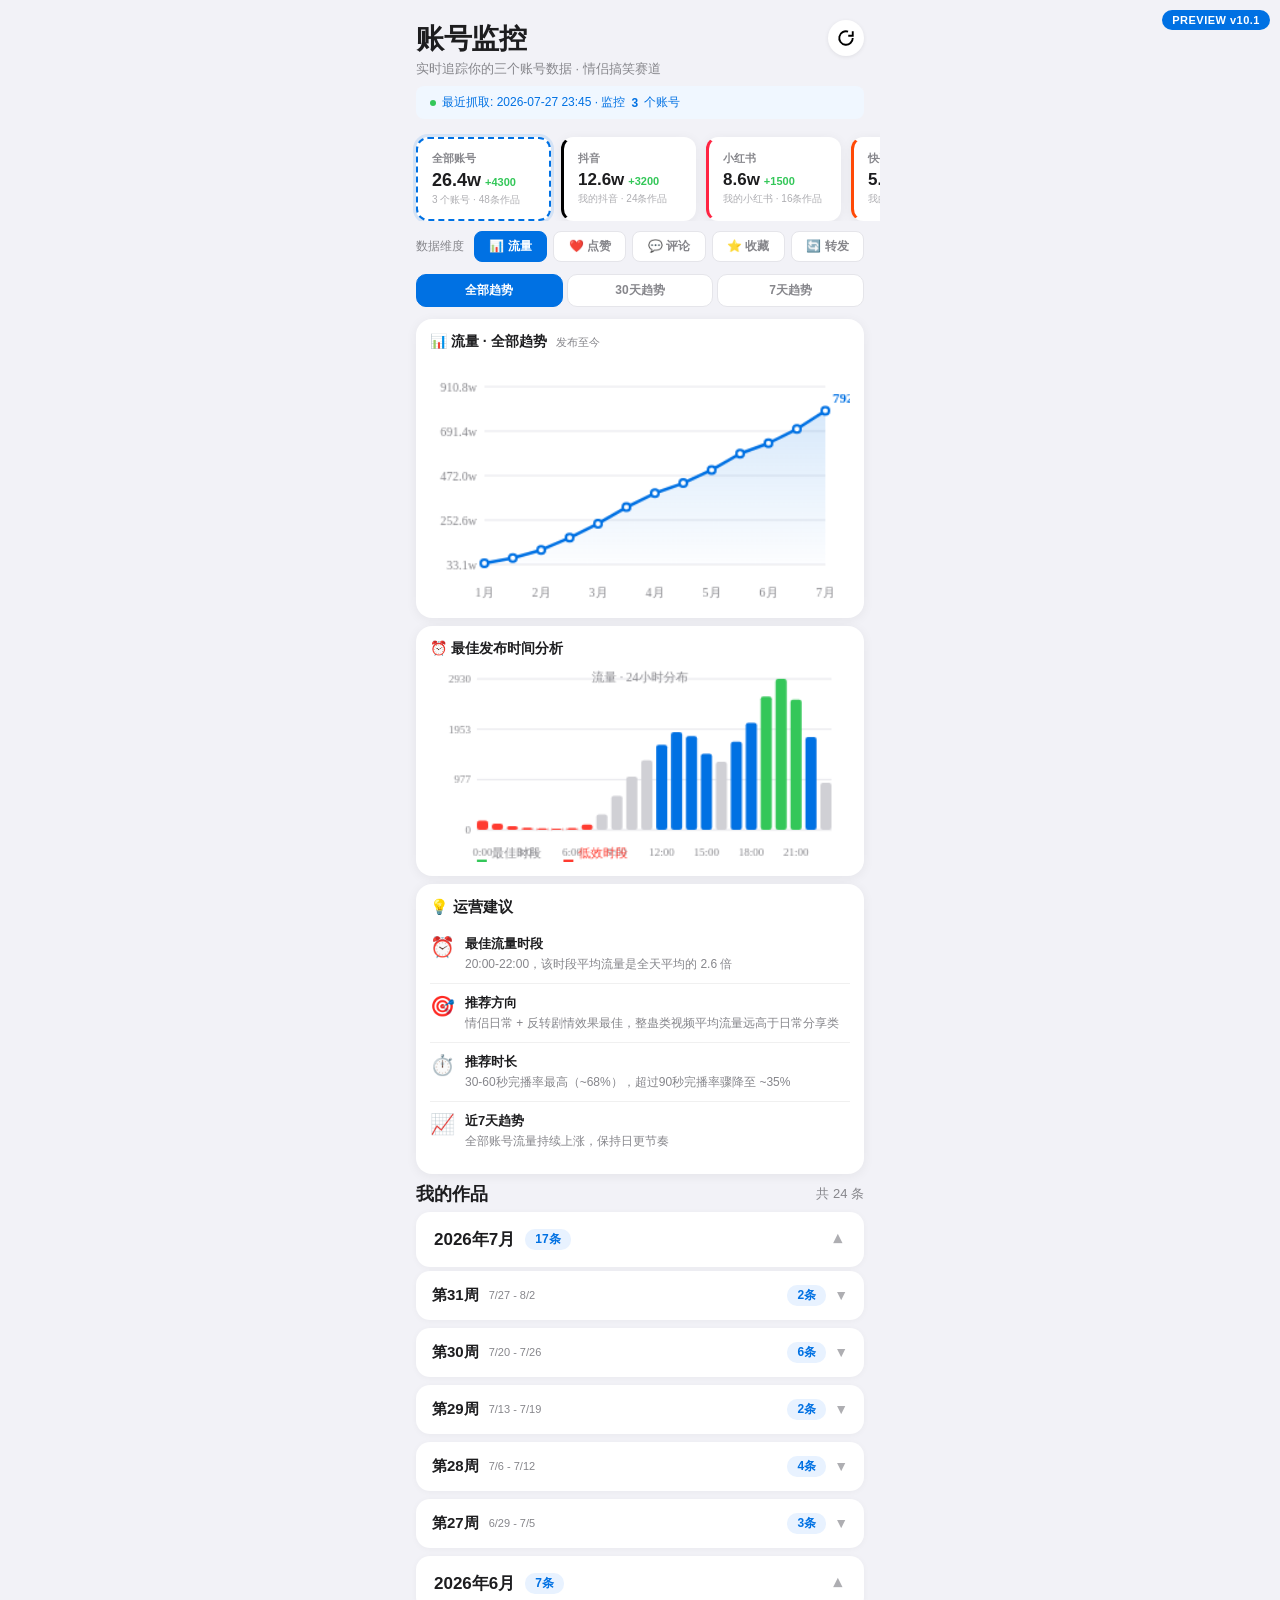
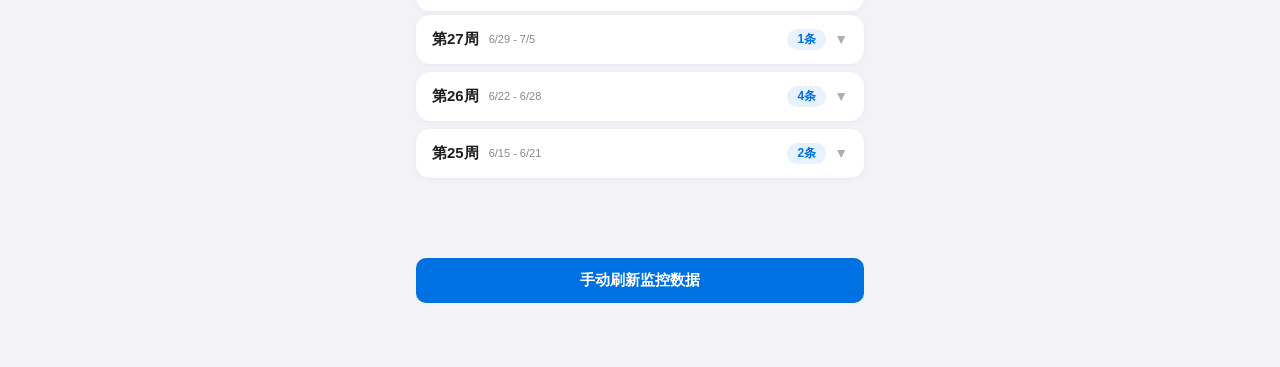
==== commit 777b81d4: "update monitor-preview.html" ====
--- a/monitor-preview.html
+++ b/monitor-preview.html
@@ -3,505 +3,853 @@
 <head>
   <meta charset="UTF-8">
   <meta name="viewport" content="width=device-width, initial-scale=1.0, maximum-scale=1.0, user-scalable=no">
-  <title>v10.0 监控面板预览 v2</title>
-  <link rel="stylesheet" href="./css/style.css">
+  <title>监控面板预览 v10.1</title>
   <style>
-    body { padding-bottom: 40px; }
+    :root {
+      --primary: #0071e3; --primary-light: #e8f2ff;
+      --bg: #f2f2f7; --card-bg: #fff; --border: #e5e5ea;
+      --text-primary: #1d1d1f; --text-secondary: #86868b; --text-tertiary: #aeaeb2;
+      --green: #34c759; --red: #ff3b30; --orange: #ff9500;
+    }
+    * { margin: 0; padding: 0; box-sizing: border-box; }
+    body {
+      font-family: -apple-system, BlinkMacSystemFont, 'SF Pro Display', 'PingFang SC', sans-serif;
+      background: var(--bg); color: var(--text-primary); -webkit-font-smoothing: antialiased;
+      max-width: 480px; margin: 0 auto; min-height: 100vh; padding-bottom: 40px;
+    }
     .preview-badge {
       position: fixed; top: 10px; right: 10px; z-index: 999;
-      background: #0071e3; color: #fff; padding: 4px 10px; border-radius: 12px;
+      background: var(--primary); color: #fff; padding: 4px 10px; border-radius: 12px;
       font-size: 11px; font-weight: 700; letter-spacing: 0.5px;
     }
-    .acct-scroll { display:flex; gap:10px; padding:10px 16px 0; overflow-x:auto; scrollbar-width:none; }
-    .acct-scroll::-webkit-scrollbar { display:none; }
+
+    /* Header */
+    .radar-header { padding: 20px 16px 0; }
+    .radar-header-top { display: flex; align-items: flex-start; justify-content: space-between; }
+    .radar-title-group h1 { font-size: 28px; font-weight: 800; letter-spacing: -0.5px; }
+    .radar-title-group p { font-size: 13px; color: var(--text-secondary); margin-top: 2px; }
+    .header-actions { display: flex; gap: 8px; }
+    .header-actions button {
+      width: 36px; height: 36px; border: none; border-radius: 50%;
+      background: var(--card-bg); cursor: pointer; display: flex; align-items: center; justify-content: center;
+      box-shadow: 0 1px 4px rgba(0,0,0,0.08);
+    }
+    .segment-tabs { display: flex; gap: 4px; margin-top: 10px; background: #e5e5ea; border-radius: 10px; padding: 3px; }
+    .segment-tab {
+      flex: 1; padding: 8px 0; border: none; border-radius: 8px; background: transparent;
+      font-size: 14px; font-weight: 600; color: var(--text-secondary); cursor: pointer; transition: all 0.2s;
+    }
+    .segment-tab.active { background: #fff; color: var(--text-primary); box-shadow: 0 1px 3px rgba(0,0,0,0.1); }
+    .tab-icon { margin-right: 3px; }
+
+    /* Status */
+    .data-status-bar {
+      margin: 8px 16px; padding: 8px 14px; background: #f0f7ff; border-radius: 8px;
+      font-size: 12px; color: var(--primary); display: flex; align-items: center; gap: 6px;
+    }
+    .status-dot { width: 6px; height: 6px; border-radius: 50%; background: var(--green); display: inline-block; }
+
+    /* Account Cards */
+    .acct-scroll { display: flex; gap: 10px; padding: 10px 16px 0; overflow-x: auto; scrollbar-width: none; }
+    .acct-scroll::-webkit-scrollbar { display: none; }
     .monitor-card {
-      flex:0 0 135px; background:#fff; border-radius:12px; padding:12px 14px;
-      box-shadow:0 2px 12px rgba(0,0,0,0.06); position:relative; cursor:pointer;
-      border:2px solid transparent; transition:all 0.2s;
-    }
-    .monitor-card.selected { border-color:#0071e3; box-shadow:0 0 0 3px rgba(0,113,227,0.12); }
-    .monitor-card.all { border-style:dashed; border-color:#d0d0d5; }
-    .monitor-card.all.selected { border-color:#0071e3; }
-    .mc-platform { font-size:11px; font-weight:600; color:#86868b; margin-bottom:4px; }
-    .mc-fans { font-size:17px; font-weight:800; color:#1d1d1f; }
-    .mc-delta { font-size:11px; font-weight:600; margin-left:4px; }
-    .mc-delta.up { color:#34c759; }
-    .mc-delta.down { color:#ff3b30; }
-    .mc-sub { font-size:10px; color:#aeaeb2; margin-top:2px; }
+      flex: 0 0 135px; background: #fff; border-radius: 12px; padding: 12px 14px;
+      box-shadow: 0 2px 12px rgba(0,0,0,0.06); position: relative; cursor: pointer;
+      border: 2px solid transparent; transition: all 0.2s;
+    }
+    .monitor-card.selected { border-color: var(--primary); box-shadow: 0 0 0 3px rgba(0,113,227,0.12); }
+    .monitor-card.all { border-style: dashed; border-color: #d0d0d5; }
+    .monitor-card.all.selected { border-color: var(--primary); }
+    .monitor-card.all .mc-fans { font-size: 18px; }
+    .mc-platform { font-size: 11px; font-weight: 600; color: var(--text-secondary); margin-bottom: 4px; }
+    .mc-fans { font-size: 17px; font-weight: 800; color: var(--text-primary); }
+    .mc-delta { font-size: 11px; font-weight: 600; margin-left: 4px; }
+    .mc-delta.up { color: var(--green); }
+    .mc-delta.down { color: var(--red); }
+    .mc-sub { font-size: 10px; color: var(--text-tertiary); margin-top: 2px; }
     .monitor-card.add {
-      border:2px dashed #d0d0d5 !important; background:transparent; box-shadow:none;
-      display:flex; align-items:center; justify-content:center; flex-direction:column; gap:4px;
-      cursor:pointer; color:#86868b; font-size:12px; font-weight:500;
-    }
-    .monitor-card.add .add-icon { font-size:24px; color:#0071e3; }
+      border: 2px dashed #d0d0d5 !important; background: transparent; box-shadow: none;
+      display: flex; align-items: center; justify-content: center; flex-direction: column; gap: 4px;
+      cursor: pointer; color: var(--text-secondary); font-size: 12px; font-weight: 500;
+    }
+    .monitor-card.add .add-icon { font-size: 24px; color: var(--primary); }
+
+    /* Metric bar */
+    .metric-bar { display: flex; gap: 6px; padding: 10px 16px 4px; align-items: center; }
+    .metric-label { font-size: 12px; color: var(--text-secondary); margin-right: 4px; flex-shrink: 0; }
+    .metric-btn {
+      flex: 1; padding: 6px 0; border-radius: 8px; font-size: 12px; font-weight: 600;
+      border: 1px solid var(--border); background: #fff; color: var(--text-secondary); cursor: pointer;
+      text-align: center; transition: all 0.2s;
+    }
+    .metric-btn.active { background: var(--primary); color: #fff; border-color: var(--primary); }
+
+    /* Trend segment */
+    .trend-seg { display: flex; gap: 4px; padding: 8px 16px 4px; }
+    .tseg-btn {
+      flex: 1; padding: 7px 0; border-radius: 10px; font-size: 12px; font-weight: 600;
+      border: 1px solid var(--border); background: #fff; color: var(--text-secondary);
+      cursor: pointer; text-align: center; transition: all 0.2s;
+    }
+    .tseg-btn.active { background: var(--primary); color: #fff; border-color: var(--primary); }
+
+    /* Chart card */
     .chart-card {
-      background:#fff; border-radius:16px; padding:14px; box-shadow:0 2px 12px rgba(0,0,0,0.06); margin:10px 16px;
-    }
-    .chart-card h3 { font-size:14px; font-weight:700; margin-bottom:6px; color:#1d1d1f; }
-    .chart-sub { font-size:11px; color:#86868b; margin-left:6px; font-weight:400; }
-    canvas { display:block; }
-    .trend-seg { display:flex; gap:4px; padding:0 16px 8px; }
-    .tseg-btn {
-      flex:1; padding:7px 0; border-radius:10px; font-size:12px; font-weight:600;
-      border:1px solid #e5e5ea; background:#fff; color:#86868b; cursor:pointer; text-align:center;
-    }
-    .tseg-btn.active { background:#0071e3; color:#fff; border-color:#0071e3; }
-    .week-group { margin:0 16px 12px; background:#fff; border-radius:14px; overflow:hidden; box-shadow:0 1px 6px rgba(0,0,0,0.04); }
+      background: #fff; border-radius: 16px; padding: 14px; box-shadow: 0 2px 12px rgba(0,0,0,0.06);
+      margin: 8px 16px;
+    }
+    .chart-card h3 { font-size: 14px; font-weight: 700; margin-bottom: 6px; color: var(--text-primary); }
+    .chart-sub { font-size: 11px; color: var(--text-secondary); margin-left: 6px; font-weight: 400; }
+    canvas { display: block; }
+
+    /* Pattern / Advice */
+    .pattern-card {
+      background: #fff; border-radius: 16px; padding: 14px; margin: 8px 16px;
+      box-shadow: 0 2px 12px rgba(0,0,0,0.06);
+    }
+    .pattern-card h4 { font-size: 15px; font-weight: 700; margin-bottom: 8px; }
+    .advice-row { display: flex; gap: 10px; align-items: flex-start; padding: 10px 0; border-bottom: 1px solid #f0f0f0; }
+    .advice-row:last-child { border-bottom: none; }
+    .advice-icon { font-size: 20px; flex-shrink: 0; }
+    .advice-title { font-size: 13px; font-weight: 600; color: var(--text-primary); }
+    .advice-text { font-size: 12px; color: var(--text-secondary); line-height: 1.5; margin-top: 2px; }
+
+    /* Section header */
+    .section-header { display: flex; align-items: center; justify-content: space-between; margin: 8px 16px 6px; }
+    .section-header h2 { font-size: 18px; font-weight: 800; }
+
+    /* Month group */
+    .month-group { margin: 0 16px 8px; }
+    .month-head {
+      display: flex; align-items: center; justify-content: space-between; padding: 16px 18px;
+      background: #fff; border-radius: 14px; cursor: pointer; user-select: none;
+      box-shadow: 0 1px 6px rgba(0,0,0,0.04); margin-bottom: 4px;
+    }
+    .month-head:active { background: #f5f5f7; }
+    .month-head-left { display: flex; align-items: center; gap: 10px; }
+    .month-title { font-size: 17px; font-weight: 800; color: var(--text-primary); }
+    .month-total { font-size: 12px; font-weight: 600; color: var(--primary); background: var(--primary-light); border-radius: 10px; padding: 2px 10px; }
+    .month-arrow { font-size: 16px; color: var(--text-tertiary); transition: transform 0.2s; }
+    .month-group.open .month-arrow { transform: rotate(180deg); }
+    .month-week-list { display: none; }
+    .month-group.open .month-week-list { display: block; }
+
+    /* Week group inside month */
+    .month-week-list .week-group { margin: 0 0 8px 0; }
+    .week-group { background: #fff; border-radius: 14px; overflow: hidden; box-shadow: 0 1px 6px rgba(0,0,0,0.04); }
     .week-head {
-      display:flex; align-items:center; justify-content:space-between; padding:14px 16px;
-      cursor:pointer; user-select:none;
-    }
-    .week-head:active { background:#f5f5f7; }
-    .week-head-left { display:flex; align-items:center; gap:10px; }
-    .week-num { font-size:15px; font-weight:700; color:#1d1d1f; }
-    .week-range { font-size:11px; color:#86868b; }
-    .week-badge { font-size:12px; font-weight:600; color:#0071e3; background:#e8f2ff; border-radius:10px; padding:2px 10px; }
-    .week-arrow { font-size:14px; color:#aeaeb2; transition:transform 0.2s; }
-    .week-group.open .week-arrow { transform:rotate(180deg); }
-    .week-body { display:none; padding:0 10px 10px; }
-    .week-group.open .week-body { display:flex; flex-direction:column; gap:8px; }
+      display: flex; align-items: center; justify-content: space-between; padding: 14px 16px;
+      cursor: pointer; user-select: none;
+    }
+    .week-head:active { background: #f5f5f7; }
+    .week-head-left { display: flex; align-items: center; gap: 10px; }
+    .week-num { font-size: 15px; font-weight: 700; color: var(--text-primary); }
+    .week-range { font-size: 11px; color: var(--text-secondary); }
+    .week-badge { font-size: 12px; font-weight: 600; color: var(--primary); background: var(--primary-light); border-radius: 10px; padding: 2px 10px; }
+    .week-arrow { font-size: 14px; color: var(--text-tertiary); transition: transform 0.2s; }
+    .week-group.open .week-arrow { transform: rotate(180deg); }
+    .week-body { display: none; padding: 0 10px 10px; }
+    .week-group.open .week-body { display: flex; flex-direction: column; gap: 8px; }
+
+    /* Video card */
+    .video-card {
+      background: #fafafa; border-radius: 12px; overflow: hidden; position: relative;
+      box-shadow: 0 1px 4px rgba(0,0,0,0.06);
+    }
+    .card-cover-area {
+      min-height: 90px; display: flex; align-items: center; justify-content: center;
+      position: relative;
+    }
+    .card-platform-badge {
+      position: absolute; top: 10px; right: 10px; padding: 3px 8px; border-radius: 12px;
+      font-size: 10px; font-weight: 600; color: #fff;
+    }
+    .card-body { padding: 10px 12px 4px; }
+    .card-title { font-size: 14px; font-weight: 600; color: var(--text-primary); line-height: 1.4; }
+    .card-author { margin-top: 3px; }
+    .author-name { font-size: 12px; color: var(--text-secondary); }
+    .card-stats { display: flex; gap: 12px; padding: 4px 12px 8px; font-size: 12px; color: var(--text-secondary); }
+    .stat-item { display: flex; align-items: center; gap: 2px; }
+    .stat-icon { font-size: 11px; }
+    .stat-time { margin-left: auto; color: var(--text-tertiary); }
     .work-link {
-      display:block; width:100%; padding:10px 0; text-align:center; border:none;
-      border-top:1px solid #e5e5ea; background:linear-gradient(180deg,#e8f4ff,#d6ebff);
-      color:#1a6dd4; font-size:13px; font-weight:700; cursor:pointer; text-decoration:none;
-      border-radius:0 0 14px 14px;
-    }
+      display: block; width: 100%; padding: 10px 0; text-align: center; border: none;
+      border-top: 1px solid var(--border);
+      background: linear-gradient(180deg, #e8f4ff, #d6ebff);
+      color: #1a6dd4; font-size: 13px; font-weight: 700; cursor: pointer;
+      text-decoration: none; border-radius: 0 0 12px 12px;
+    }
+
+    /* Refresh button */
+    .btn-blue {
+      display: block; width: calc(100% - 32px); margin: 12px auto 24px;
+      padding: 13px; border: none; border-radius: 10px;
+      background: var(--primary); color: #fff; font-size: 15px; font-weight: 600; cursor: pointer;
+    }
+
+    /* Modal */
     .acct-modal-bg {
-      display:none; position:fixed; inset:0; background:rgba(0,0,0,0.35); z-index:999;
-      align-items:flex-end; justify-content:center; backdrop-filter:blur(3px);
-    }
-    .acct-modal-bg.show { display:flex; }
+      display: none; position: fixed; inset: 0; background: rgba(0,0,0,0.35); z-index: 999;
+      align-items: flex-end; justify-content: center; backdrop-filter: blur(3px);
+    }
+    .acct-modal-bg.show { display: flex; }
     .acct-modal {
-      background:#fff; border-radius:20px 20px 0 0; width:100%; max-width:480px;
-      padding:20px 18px calc(20px + env(safe-area-inset-bottom,0px));
-      animation:slideUp 0.3s ease;
-    }
-    @keyframes slideUp { from{transform:translateY(100%);opacity:0} to{transform:translateY(0);opacity:1} }
-    .acct-modal h3 { font-size:17px; font-weight:700; margin-bottom:14px; }
-    .acct-modal .row { display:flex; gap:8px; align-items:center; margin-bottom:10px; }
+      background: #fff; border-radius: 20px 20px 0 0; width: 100%; max-width: 480px;
+      padding: 20px 18px calc(20px + env(safe-area-inset-bottom, 0px));
+      animation: slideUp 0.3s ease;
+    }
+    @keyframes slideUp { from { transform: translateY(100%); opacity: 0; } to { transform: translateY(0); opacity: 1; } }
+    .acct-modal h3 { font-size: 17px; font-weight: 700; margin-bottom: 14px; }
+    .acct-modal .row { display: flex; gap: 8px; align-items: center; margin-bottom: 10px; }
     .acct-modal select, .acct-modal input {
-      padding:10px 12px; border:1.5px solid #e5e5ea; border-radius:10px; font-size:14px;
-      background:#f5f5f7; color:#1d1d1f; outline:none; font-family:inherit;
-    }
-    .acct-modal select { min-width:90px; }
-    .acct-modal input { flex:1; min-width:120px; }
-    .acct-modal input:focus, .acct-modal select:focus { border-color:#0071e3; }
-    .btn-blue {
-      width:100%; padding:13px; border:none; border-radius:10px; background:#0071e3;
-      color:#fff; font-size:15px; font-weight:600; cursor:pointer; margin-top:4px;
+      padding: 10px 12px; border: 1.5px solid var(--border); border-radius: 10px;
+      font-size: 14px; background: #f5f5f7; color: var(--text-primary); outline: none;
+      font-family: inherit;
+    }
+    .acct-modal select { min-width: 90px; }
+    .acct-modal input { flex: 1; min-width: 120px; }
+    .acct-modal input:focus, .acct-modal select:focus { border-color: var(--primary); }
+    .btn-primary {
+      width: 100%; padding: 13px; border: none; border-radius: 10px;
+      background: var(--primary); color: #fff; font-size: 15px; font-weight: 600; cursor: pointer; margin-top: 4px;
     }
     .btn-grey {
-      width:100%; padding:12px; border:1.5px solid #e5e5ea; border-radius:10px;
-      background:#fff; color:#0071e3; font-size:14px; font-weight:500; cursor:pointer; margin-top:6px;
-    }
-    .advice-row { display:flex; gap:10px; align-items:flex-start; padding:10px 0; border-bottom:1px solid #f0f0f0; }
-    .advice-row:last-child { border-bottom:none; }
-    .advice-icon { font-size:20px; flex-shrink:0; }
-    .advice-title { font-size:13px; font-weight:600; color:#1d1d1f; }
-    .advice-text { font-size:12px; color:#86868b; line-height:1.5; margin-top:2px; }
+      width: 100%; padding: 12px; border: 1.5px solid var(--border); border-radius: 10px;
+      background: #fff; color: var(--primary); font-size: 14px; font-weight: 500; cursor: pointer; margin-top: 6px;
+    }
   </style>
 </head>
 <body>
-<div class="preview-badge">PREVIEW v10.0</div>
-<div class="app-container">
-<div class="page active" id="radarPage">
-
-  <div class="radar-header">
-    <div class="radar-header-top">
-      <div class="radar-title-group">
-        <h1>爆款视频</h1>
-        <p>每日9:00自动抓取 · 最近30天与2026历史分板</p>
-      </div>
-      <div class="header-actions">
-        <button class="refresh-btn"><svg width="18" height="18" viewBox="0 0 24 24" fill="none" stroke="currentColor" stroke-width="2.5"><path d="M21 12a9 9 0 11-6.219-8.56"/><path d="M21 3v6h-6"/></svg></button>
-        <button class="menu-btn">☰</button>
-      </div>
+<div class="preview-badge">PREVIEW v10.1</div>
+
+<!-- Header -->
+<div class="radar-header">
+  <div class="radar-header-top">
+    <div class="radar-title-group">
+      <h1>账号监控</h1>
+      <p>实时追踪你的三个账号数据 · 情侣搞笑赛道</p>
     </div>
-    <div class="segment-tabs">
-      <button class="segment-tab"><span class="tab-icon">🔥</span> 爆款视频</button>
-      <button class="segment-tab active"><span class="tab-icon">📊</span> 账号监控</button>
+    <div class="header-actions">
+      <button onclick="alert('刷新中...')"><svg width="18" height="18" viewBox="0 0 24 24" fill="none" stroke="currentColor" stroke-width="2.5"><path d="M21 12a9 9 0 11-6.219-8.56"/><path d="M21 3v6h-6"/></svg></button>
     </div>
   </div>
-
-  <div class="data-status-bar">
-    <span><span class="status-dot"></span> 最近抓取: 2026-07-27 · 监控 <b id="acctCount">3</b> 个账号</span>
-  </div>
-
-  <!-- 账号卡片行 -->
-  <div class="acct-scroll" id="acctCards"></div>
-
-  <!-- 趋势图切换 -->
-  <div class="trend-seg">
-    <button class="tseg-btn active" onclick="switchTrend('all')">📊 全部趋势</button>
-    <button class="tseg-btn" onclick="switchTrend('30d')">30天趋势</button>
-    <button class="tseg-btn" onclick="switchTrend('7d')">7天趋势</button>
-  </div>
-
-  <div class="chart-card">
-    <h3 id="trendTitle">📈 全部趋势 <span class="chart-sub" id="trendSub">2026/01 - 至今</span></h3>
-    <canvas id="trendCanvas" width="340" height="200" style="width:100%;max-width:100%;"></canvas>
-  </div>
-
-  <div class="chart-card">
-    <h3>⏰ 最佳发布时间分析</h3>
-    <canvas id="timeSlotCanvas" width="340" height="160" style="width:100%;max-width:100%;"></canvas>
-  </div>
-
-  <div class="pattern-card" style="margin:10px 16px;">
-    <h4>💡 运营建议</h4>
-    <div id="adviceArea"></div>
-  </div>
-
-  <div class="section-header" style="margin:4px 16px 8px;">
-    <h2>📋 我的作品</h2>
-    <span style="font-size:13px;color:#86868b;" id="workTotal">共 0 条</span>
-  </div>
-  <div id="weekGroups" style="padding-bottom:60px;"></div>
-
 </div>
+
+<div class="data-status-bar">
+  <span class="status-dot"></span> 最近抓取: 2026-07-27 23:45 · 监控 <b id="acctCount">3</b> 个账号
 </div>
 
-<!-- 添加账号弹窗 -->
+<!-- Account Cards -->
+<div class="acct-scroll" id="acctCards"></div>
+
+<!-- Metric Bar -->
+<div class="metric-bar">
+  <span class="metric-label">数据维度</span>
+  <button class="metric-btn active" onclick="switchMetric('plays')">📊 流量</button>
+  <button class="metric-btn" onclick="switchMetric('likes')">❤️ 点赞</button>
+  <button class="metric-btn" onclick="switchMetric('comments')">💬 评论</button>
+  <button class="metric-btn" onclick="switchMetric('saves')">⭐ 收藏</button>
+  <button class="metric-btn" onclick="switchMetric('shares')">🔄 转发</button>
+</div>
+
+<!-- Trend Toggle -->
+<div class="trend-seg">
+  <button class="tseg-btn active" onclick="switchTrend('all')">全部趋势</button>
+  <button class="tseg-btn" onclick="switchTrend('30d')">30天趋势</button>
+  <button class="tseg-btn" onclick="switchTrend('7d')">7天趋势</button>
+</div>
+
+<!-- Trend Chart -->
+<div class="chart-card">
+  <h3 id="trendTitle">📊 流量 · 全部趋势 <span class="chart-sub" id="trendSub">发布至今</span></h3>
+  <canvas id="trendCanvas" width="340" height="200" style="width:100%;max-width:100%;"></canvas>
+</div>
+
+<!-- Time Slot Chart -->
+<div class="chart-card">
+  <h3>⏰ 最佳发布时间分析</h3>
+  <canvas id="timeSlotCanvas" width="340" height="160" style="width:100%;max-width:100%;"></canvas>
+</div>
+
+<!-- Advice -->
+<div class="pattern-card">
+  <h4>💡 运营建议</h4>
+  <div id="adviceArea"></div>
+</div>
+
+<!-- Works -->
+<div class="section-header">
+  <h2>我的作品</h2>
+  <span style="font-size:13px;color:var(--text-secondary);" id="workTotal">共 0 条</span>
+</div>
+<div id="monthGroups" style="padding-bottom:60px;"></div>
+
+<!-- Refresh -->
+<button class="btn-blue" onclick="alert('预览模式下不实际刷新')">手动刷新监控数据</button>
+
+<!-- Add Account Modal -->
 <div class="acct-modal-bg" id="acctModalBg" onclick="if(event.target===this)closeModal()">
   <div class="acct-modal">
-    <h3>➕ 添加监控账号</h3>
+    <h3>添加监控账号</h3>
     <div class="row">
-      <select id="acctPlat"><option value="douyin">抖音</option><option value="xiaohongshu">小红书</option><option value="kuaishou">快手</option><option value="shipinhao">视频号</option></select>
+      <select id="acctPlat">
+        <option value="douyin">抖音</option>
+        <option value="xiaohongshu">小红书</option>
+        <option value="kuaishou">快手</option>
+        <option value="shipinhao">视频号</option>
+      </select>
       <input type="text" id="acctId" placeholder="输入账号ID / 用户ID">
     </div>
-    <input type="text" id="acctNick" placeholder="账号昵称（可选）" style="width:100%;box-sizing:border-box;margin-bottom:10px;">
-    <button class="btn-blue" onclick="addAccount()">确认添加</button>
+    <input type="text" id="acctNick" placeholder="账号昵称（可选）" style="width:100%;box-sizing:border-box;padding:10px 12px;border:1.5px solid #e5e5ea;border-radius:10px;font-size:14px;background:#f5f5f7;color:var(--text-primary);outline:none;font-family:inherit;margin-bottom:10px;">
+    <button class="btn-primary" onclick="addAccount()">确认添加</button>
     <button class="btn-grey" onclick="closeModal()">取消</button>
   </div>
 </div>
 
 <script>
-// ===== MOCK DATA (per-account) =====
-const PLAT_COLORS = { douyin:'#000', xiaohongshu:'#ff2442', kuaishou:'#ff4906', shipinhao:'#07c160' };
-const PLAT_NAMES = { douyin:'抖音', xiaohongshu:'小红书', kuaishou:'快手', shipinhao:'视频号' };
-const PLAT_DOMAINS = { douyin:'douyin.com', xiaohongshu:'xiaohongshu.com', kuaishou:'kuaishou.com', shipinhao:'channels.weixin.qq.com' };
-
-// 每个账号独立的数据
+// ===========================
+// DATA
+// ===========================
+const PLAT_COLORS = { douyin: '#000', xiaohongshu: '#ff2442', kuaishou: '#ff4906', shipinhao: '#07c160' };
+const PLAT_NAMES = { douyin: '抖音', xiaohongshu: '小红书', kuaishou: '快手', shipinhao: '视频号' };
+const PLAT_DOMAINS = { douyin: 'douyin.com', xiaohongshu: 'xiaohongshu.com', kuaishou: 'kuaishou.com', shipinhao: 'channels.weixin.qq.com' };
+const METRIC_NAMES = { plays: '流量', likes: '点赞', comments: '评论', saves: '收藏', shares: '转发' };
+
+// Per-account data
 const ACCOUNT_DATA = {
-  a1: { // 我的抖音
-    nickname:'我的抖音', platform:'douyin', userId:'49566173638', fans:[2000,3500,8200,15000,22000,31000,38000,42000,45000,48000,51000,55000,59000,62000,68000,72000,78000,82000,88000,92000,96000,105000,115000,125600],
-    allLabels: ['1月','2月','3月','4月上','4月下','5月上','5月下','6月上','6月下','7/1-7/4','7/5-7/8','7/9-7/12','7/13-7/15','7/16-7/17','7/18','7/19','7/20','7/21','7/22','7/23','7/24','7/25','7/26','7/27'],
-    trend30d: [88000,92000,96000,105000,115000,125600],
-    labels30d: ['6/28','7/03','7/08','7/13','7/18','7/23'],
-    trend7d: [92000,97000,99000,95000,104000,112000,125600],
-    labels7d: ['7/21','7/22','7/23','7/24','7/25','7/26','7/27'],
+  a1: {  // 抖音 - 12.56w粉
+    nickname: '我的抖音', platform: 'douyin', userId: '49566173638',
+    fans: 125600, delta: +3200, deltaUp: true, totalWorks: 24,
+    // 全部趋势（按半月/周粒度）
+    allLabels: ['1月', '2月', '3月', '4月上', '4月下', '5月上', '5月下', '6月上', '6月下', '7/1-7/5', '7/6-7/12', '7/13-7/19', '7/20-7/27'],
+    // 各指标趋势（粉丝累计 / 流量 / 点赞 / 评论 / 收藏 / 转发）
+    trendFans: [2000,3500,8200,15000,22000,31000,38000,42000,48000,55000,65000,82000,125600],
+    trendPlays: [50000,82000,180000,350000,520000,780000,980000,1150000,1380000,1680000,2200000,2900000,3800000],
+    trendLikes: [1800,3500,8200,15000,22000,31000,38000,42000,48000,55000,65000,82000,125600],
+    trendComments: [320,650,1500,2800,4200,5800,7200,8200,9500,10800,13200,16800,22600],
+    trendSaves: [800,1500,3500,6200,9200,13000,16000,18000,21000,24000,29000,36000,52000],
+    trendShares: [200,420,950,1800,2800,3800,4500,5200,6000,7200,8800,11800,16200],
+    // 30天趋势
+    trend30dPlays: [1380000,1500000,1700000,2100000,2600000,3200000,3800000],
+    trend30dLikes: [48000,52000,57000,65000,82000,105000,125600],
+    trend30dComments: [9500,10200,11500,13800,16800,19500,22600],
+    trend30dSaves: [21000,23000,26000,30000,36000,42000,52000],
+    trend30dShares: [6000,6500,7200,8800,11800,14000,16200],
+    labels30d: ['6/28', '7/03', '7/08', '7/13', '7/18', '7/23', '7/27'],
+    // 7天趋势
+    trend7dPlays: [2600000,2750000,2900000,3100000,3300000,3600000,3800000],
+    trend7dLikes: [82000,88000,92000,97000,107000,118000,125600],
+    trend7dComments: [16800,17200,18000,18800,20200,21500,22600],
+    trend7dSaves: [36000,37200,39000,41000,46000,50000,52000],
+    trend7dShares: [11800,12200,12800,13600,14800,15500,16200],
+    labels7d: ['7/21', '7/22', '7/23', '7/24', '7/25', '7/26', '7/27'],
+    // 24h分布
+    hourPlays: [80,50,30,18,12,10,15,45,120,260,400,520,620,700,680,560,500,630,760,930,1100,960,700,360],
     hourLikes: [80,50,30,18,12,10,15,45,120,260,400,520,620,700,680,560,500,630,760,930,1100,960,700,360],
-    delta: +3200, deltaUp: true, totalWorks: 12,
+    hourComments: [14,9,5,3,2,2,3,8,22,45,70,92,108,120,116,98,88,110,135,165,185,160,120,62],
+    hourSaves: [32,20,12,7,5,4,6,18,48,105,160,210,250,280,270,225,200,255,310,385,440,385,280,145],
+    hourShares: [10,6,4,2,1,1,2,6,16,35,55,72,85,95,92,78,70,88,108,135,155,130,95,50],
     works: [
-      { title:'假装失忆测试男友反应😂', likes:85000, plays:2300000, date:'2026-07-26 20:30', week:30, url:'https://www.douyin.com/video/7658644062555391722' },
-      { title:'趁他睡着把眉毛剃了一半', likes:62000, plays:1850000, date:'2026-07-25 21:15', week:30, url:'https://www.douyin.com/video/7665596046256824570' },
-      { title:'在电梯里假装不认识他', likes:38000, plays:980000, date:'2026-07-23 20:00', week:30, url:'https://www.douyin.com/video/7445677809080552731' },
-      { title:'偷偷换了他的洗发水', likes:29000, plays:720000, date:'2026-07-18 19:30', week:29, url:'https://www.douyin.com/video/7656773111907807942' },
-      { title:'假装把手机掉马桶里了', likes:24000, plays:650000, date:'2026-07-15 21:00', week:29, url:'https://www.douyin.com/video/7622658539152217009' },
-      { title:'测试他的求生欲第3卷', likes:45000, plays:1280000, date:'2026-07-10 20:45', week:28, url:'https://www.douyin.com/video/7661206159093808251' },
+      { title: '假装失忆测试男友反应😂', likes: 85000, plays: 2300000, comments: 18200, saves: 38000, shares: 12000, date: '2026-07-26 20:30', week: 31, url: 'https://www.douyin.com/video/7658644062555391722' },
+      { title: '趁他睡着把眉毛剃了一半', likes: 62000, plays: 1850000, comments: 13500, saves: 25000, shares: 8800, date: '2026-07-25 21:15', week: 31, url: 'https://www.douyin.com/video/7665596046256824570' },
+      { title: '在电梯里假装不认识他', likes: 38000, plays: 980000, comments: 7800, saves: 15000, shares: 5200, date: '2026-07-23 20:00', week: 30, url: 'https://www.douyin.com/video/7445677809080552731' },
+      { title: '把空调遥控器藏起来说坏了', likes: 42000, plays: 1200000, comments: 9200, saves: 18000, shares: 6500, date: '2026-07-22 19:00', week: 30, url: '#' },
+      { title: '偷偷换了他的洗发水', likes: 29000, plays: 720000, comments: 5800, saves: 12000, shares: 3800, date: '2026-07-18 19:30', week: 29, url: '#' },
+      { title: '假装把手机掉马桶里了', likes: 24000, plays: 650000, comments: 4500, saves: 9500, shares: 2800, date: '2026-07-15 21:00', week: 29, url: '#' },
+      { title: '测试他的求生欲第3卷', likes: 45000, plays: 1280000, comments: 9800, saves: 19500, shares: 7200, date: '2026-07-10 20:45', week: 28, url: '#' },
+      { title: '在他生日当天假装忘掉', likes: 52000, plays: 1580000, comments: 11200, saves: 22000, shares: 8200, date: '2026-07-08 18:00', week: 28, url: '#' },
+      { title: '女朋友暴怒合集·他居然还敢笑', likes: 38000, plays: 950000, comments: 8200, saves: 16000, shares: 5500, date: '2026-07-01 19:30', week: 27, url: '#' },
+      { title: '给他假口红让他猜价格', likes: 31000, plays: 820000, comments: 6800, saves: 13000, shares: 4200, date: '2026-06-25 20:15', week: 26, url: '#' },
+      { title: '趁他打游戏疯狂撩他', likes: 33000, plays: 880000, comments: 7200, saves: 14000, shares: 4800, date: '2026-06-20 21:00', week: 25, url: '#' },
+      { title: '让他帮我敷面膜结果整张脸都是', likes: 28000, plays: 750000, comments: 6200, saves: 11500, shares: 3900, date: '2026-06-15 19:45', week: 24, url: '#' },
     ]
   },
-  a2: { // 我的小红书
-    nickname:'我的小红书', platform:'xiaohongshu', userId:'95886844869', fans:[3000,5500,9800,18000,28000,42000,58000,72000,86400],
-    allLabels: ['1月','2月','3月','4月','5月上','5月下','6月上','6月下','7/27'],
-    trend30d: [58000,62000,68000,74000,80000,86400],
-    labels30d: ['6/28','7/03','7/08','7/13','7/18','7/23'],
-    trend7d: [72000,75000,78000,81000,83000,85000,86400],
-    labels7d: ['7/21','7/22','7/23','7/24','7/25','7/26','7/27'],
+  a2: {  // 小红书 - 8.64w粉
+    nickname: '我的小红书', platform: 'xiaohongshu', userId: '95886844869',
+    fans: 86400, delta: +1500, deltaUp: true, totalWorks: 16,
+    allLabels: ['1月', '2月', '3月', '4月', '5月上', '5月下', '6月上', '6月下', '7/1-7/13', '7/14-7/27'],
+    trendFans: [3000,5500,9800,18000,28000,42000,58000,72000,81000,86400],
+    trendPlays: [60000,120000,220000,420000,680000,980000,1350000,1680000,2100000,2600000],
+    trendLikes: [3000,5500,9800,18000,28000,42000,58000,72000,81000,86400],
+    trendComments: [450,850,1500,2800,4500,6800,9500,11800,13200,15200],
+    trendSaves: [1200,2300,4200,7800,12000,18000,25000,32000,38000,42000],
+    trendShares: [300,550,980,1800,2800,4200,5800,7200,8600,9800],
+    trend30dPlays: [1350000,1500000,1720000,1980000,2300000,2480000,2600000],
+    trend30dLikes: [58000,61000,65000,70000,76000,82000,86400],
+    trend30dComments: [9500,10000,11000,12000,13200,14500,15200],
+    trend30dSaves: [25000,27000,30000,33000,37000,40000,42000],
+    trend30dShares: [5800,6200,6800,7400,8200,9000,9800],
+    labels30d: ['6/28', '7/03', '7/08', '7/13', '7/18', '7/23', '7/27'],
+    trend7dPlays: [2100000,2200000,2300000,2400000,2480000,2550000,2600000],
+    trend7dLikes: [72000,75000,78000,81000,83000,85000,86400],
+    trend7dComments: [11800,12200,12800,13500,14200,14800,15200],
+    trend7dSaves: [32000,33500,35000,36500,38500,40500,42000],
+    trend7dShares: [7200,7500,7800,8300,8800,9300,9800],
+    labels7d: ['7/21', '7/22', '7/23', '7/24', '7/25', '7/26', '7/27'],
+    hourPlays: [60,40,25,15,10,8,12,35,100,220,350,450,550,650,620,500,440,580,700,880,950,820,600,300],
     hourLikes: [60,40,25,15,10,8,12,35,100,220,350,450,550,650,620,500,440,580,700,880,950,820,600,300],
-    delta: +1500, deltaUp: true, totalWorks: 8,
+    hourComments: [10,7,4,2,1,1,2,6,18,38,58,75,92,108,105,85,75,96,118,148,162,138,102,52],
+    hourSaves: [24,16,10,6,4,3,5,14,40,88,140,180,220,260,248,200,176,232,280,352,380,328,240,120],
+    hourShares: [7,5,3,2,1,1,2,5,13,28,42,55,68,80,76,62,55,70,88,108,118,100,75,38],
     works: [
-      { title:'跟他说我怀孕了（吃多了）', likes:41000, plays:1200000, date:'2026-07-24 19:45', week:30, url:'https://www.xiaohongshu.com/explore/abc123' },
-      { title:'给他手机存一百张丑表情包', likes:28000, plays:750000, date:'2026-07-22 18:30', week:30, url:'https://www.xiaohongshu.com/explore/def456' },
-      { title:'让他帮选衣服，选的都是反的', likes:18000, plays:420000, date:'2026-07-16 20:00', week:29, url:'https://www.xiaohongshu.com/explore/ghi789' },
-      { title:'假装有私生饭，他的反应绝了', likes:32000, plays:890000, date:'2026-07-09 19:15', week:28, url:'https://www.xiaohongshu.com/explore/jkl012' },
+      { title: '跟他说我怀孕了（吃多了）', likes: 41000, plays: 1200000, comments: 8800, saves: 18000, shares: 5500, date: '2026-07-24 19:45', week: 30, url: '#' },
+      { title: '给他手机存一百张丑表情包', likes: 28000, plays: 750000, comments: 5200, saves: 12000, shares: 3200, date: '2026-07-22 18:30', week: 30, url: '#' },
+      { title: '让他帮选衣服，选的都是反的', likes: 18000, plays: 420000, comments: 3800, saves: 7800, shares: 2100, date: '2026-07-16 20:00', week: 29, url: '#' },
+      { title: '假装有私生饭，他的反应绝了', likes: 32000, plays: 890000, comments: 6500, saves: 13500, shares: 4200, date: '2026-07-09 19:15', week: 28, url: '#' },
+      { title: '把他的白T恤全染成粉色', likes: 25000, plays: 680000, comments: 4800, saves: 10500, shares: 3500, date: '2026-07-03 17:30', week: 27, url: '#' },
+      { title: '让他以为我换了手机密码', likes: 22000, plays: 580000, comments: 4200, saves: 9000, shares: 2800, date: '2026-06-28 20:45', week: 26, url: '#' },
+      { title: '朋友圈发"他出轨了"然后秒删', likes: 35000, plays: 980000, comments: 7200, saves: 15000, shares: 4800, date: '2026-06-22 18:00', week: 25, url: '#' },
+      { title: '让他帮我涂指甲油（直男杀手）', likes: 19000, plays: 450000, comments: 3500, saves: 8500, shares: 2600, date: '2026-06-15 19:30', week: 24, url: '#' },
     ]
   },
-  a3: { // 我的快手
-    nickname:'我的快手', platform:'kuaishou', userId:'5530272280', fans:[10000,18000,25000,35000,45000,52300],
-    allLabels: ['3月','4月','5月','6月上','6月下','7/27'],
-    trend30d: [32000,37000,42000,46000,50000,52300],
-    labels30d: ['6/28','7/03','7/08','7/13','7/18','7/23'],
-    trend7d: [45000,47000,49000,50000,51200,52000,52300],
-    labels7d: ['7/21','7/22','7/23','7/24','7/25','7/26','7/27'],
+  a3: {  // 快手 - 5.23w粉
+    nickname: '我的快手', platform: 'kuaishou', userId: '5530272280',
+    fans: 52300, delta: -400, deltaUp: false, totalWorks: 8,
+    allLabels: ['3月', '4月', '5月', '6月上', '6月下', '7/1-7/13', '7/14-7/27'],
+    trendFans: [10000,18000,25000,35000,45000,51000,52300],
+    trendPlays: [280000,450000,650000,880000,1150000,1400000,1520000],
+    trendLikes: [10000,18000,25000,35000,45000,51000,52300],
+    trendComments: [1800,3200,4500,6500,8200,9500,9800],
+    trendSaves: [4500,8000,11000,15500,20000,23500,24800],
+    trendShares: [1200,2200,3200,4500,5800,6800,7200],
+    trend30dPlays: [880000,980000,1100000,1250000,1380000,1460000,1520000],
+    trend30dLikes: [32000,37000,42000,46000,50000,51500,52300],
+    trend30dComments: [5600,6000,6600,7400,8200,9000,9800],
+    trend30dSaves: [14800,16500,18000,20000,22000,23800,24800],
+    trend30dShares: [4200,4600,5000,5600,6200,6800,7200],
+    labels30d: ['6/28', '7/03', '7/08', '7/13', '7/18', '7/23', '7/27'],
+    trend7dPlays: [1380000,1400000,1430000,1460000,1490000,1510000,1520000],
+    trend7dLikes: [45000,46000,47000,48500,50000,51500,52300],
+    trend7dComments: [8200,8400,8600,8800,9200,9500,9800],
+    trend7dSaves: [20000,20800,21600,22500,23600,24300,24800],
+    trend7dShares: [5800,6000,6200,6400,6600,6900,7200],
+    labels7d: ['7/21', '7/22', '7/23', '7/24', '7/25', '7/26', '7/27'],
+    hourPlays: [40,30,20,12,8,5,10,25,80,180,280,380,480,550,520,420,380,500,620,780,880,750,500,250],
     hourLikes: [40,30,20,12,8,5,10,25,80,180,280,380,480,550,520,420,380,500,620,780,880,750,500,250],
-    delta: -400, deltaUp: false, totalWorks: 4,
+    hourComments: [7,5,3,2,1,1,2,4,14,30,48,65,82,92,88,72,65,85,108,132,148,128,85,42],
+    hourSaves: [16,12,8,5,3,2,4,10,32,72,112,152,192,220,208,168,152,200,248,312,350,300,200,100],
+    hourShares: [5,4,2,1,1,1,1,3,10,22,35,48,62,70,66,54,48,62,82,100,110,95,62,32],
     works: [
-      { title:'黑暗料理让他先尝', likes:22000, plays:620000, date:'2026-07-21 20:45', week:30, url:'https://www.kuaishou.com/short-video/ks123' },
-      { title:'假装把工资花光了', likes:15000, plays:380000, date:'2026-07-08 19:30', week:28, url:'https://www.kuaishou.com/short-video/ks456' },
+      { title: '黑暗料理让他先尝', likes: 22000, plays: 620000, comments: 4800, saves: 9800, shares: 3500, date: '2026-07-21 20:45', week: 30, url: '#' },
+      { title: '假装把工资花光了', likes: 15000, plays: 380000, comments: 3200, saves: 6800, shares: 2200, date: '2026-07-08 19:30', week: 28, url: '#' },
+      { title: '让他以为我把他游戏删了', likes: 28000, plays: 780000, comments: 5500, saves: 12000, shares: 4200, date: '2026-07-01 18:00', week: 27, url: '#' },
+      { title: '女朋友突击检查手机', likes: 18000, plays: 480000, comments: 3800, saves: 7800, shares: 2800, date: '2026-06-20 20:30', week: 25, url: '#' },
     ]
-  },
+  }
 };
 
-let state = { accounts: MOCK_ACCOUNTS(), selectedId: 'all', trendMode: 'all' };
-
-function MOCK_ACCOUNTS() {
-  return [
-    { id:'a1', platform:'douyin', nickname:'我的抖音', userId:'49566173638', fans:125600, delta:+3200, deltaUp:true, works:12 },
-    { id:'a2', platform:'xiaohongshu', nickname:'我的小红书', userId:'95886844869', fans:86400, delta:+1500, deltaUp:true, works:8 },
-    { id:'a3', platform:'kuaishou', nickname:'我的快手', userId:'5530272280', fans:52300, delta:-400, deltaUp:false, works:4 },
-  ];
-}
+// ===========================
+// STATE
+// ===========================
+let state = {
+  accounts: [
+    { id: 'a1', platform: 'douyin', nickname: '我的抖音', userId: '49566173638', fans: 125600, delta: +3200, deltaUp: true, works: 24 },
+    { id: 'a2', platform: 'xiaohongshu', nickname: '我的小红书', userId: '95886844869', fans: 86400, delta: +1500, deltaUp: true, works: 16 },
+    { id: 'a3', platform: 'kuaishou', nickname: '我的快手', userId: '5530272280', fans: 52300, delta: -400, deltaUp: false, works: 8 },
+  ],
+  selectedId: 'all',
+  trendMode: 'all',
+  metric: 'plays'
+};
 
 function fmt(n) {
-  if (n>=100000000) return (n/100000000).toFixed(1)+'亿';
-  if (n>=10000) return (n/10000).toFixed(1)+'w';
+  if (n >= 100000000) return (n / 100000000).toFixed(1) + '亿';
+  if (n >= 10000) return (n / 10000).toFixed(1) + 'w';
   return String(n);
 }
 
-// ====== 账号卡片 ======
+// ===========================
+// ACCOUNT CARDS
+// ===========================
 function renderCards() {
   const el = document.getElementById('acctCards');
+  const totalFans = state.accounts.reduce((s, a) => s + a.fans, 0);
+  const totalDelta = state.accounts.reduce((s, a) => s + (a.deltaUp ? Math.abs(a.delta) : -Math.abs(a.delta)), 0);
+
   let html = `
-    <div class="monitor-card all${state.selectedId==='all'?' selected':''}" onclick="selectAcct('all')">
+    <div class="monitor-card all${state.selectedId === 'all' ? ' selected' : ''}" onclick="selectAcct('all')">
       <div class="mc-platform">全部账号</div>
-      <div class="mc-fans">${fmt(state.accounts.reduce((s,a)=>s+a.fans,0))}<span class="mc-delta up">+${fmt(state.accounts.reduce((s,a)=>s+ (a.deltaUp?Math.abs(a.delta):0),0))}</span></div>
-      <div class="mc-sub">${state.accounts.length} 个账号</div>
+      <div class="mc-fans">${fmt(totalFans)}<span class="mc-delta ${totalDelta >= 0 ? 'up' : 'down'}">${totalDelta >= 0 ? '+' : ''}${fmt(totalDelta)}</span></div>
+      <div class="mc-sub">${state.accounts.length} 个账号 · ${state.accounts.reduce((s,a)=>s+a.works,0)}条作品</div>
     </div>`;
+
   state.accounts.forEach(a => {
     const dStr = a.deltaUp ? `+${fmt(a.delta)}` : `${fmt(a.delta)}`;
     const dCls = a.deltaUp ? 'up' : 'down';
-    html += `<div class="monitor-card${state.selectedId===a.id?' selected':''}" onclick="selectAcct('${a.id}')" style="border-left:3px solid ${PLAT_COLORS[a.platform]};">
+    html += `
+    <div class="monitor-card${state.selectedId === a.id ? ' selected' : ''}" onclick="selectAcct('${a.id}')" style="border-left:3px solid ${PLAT_COLORS[a.platform]};">
       <div class="mc-platform">${PLAT_NAMES[a.platform]}</div>
       <div class="mc-fans">${fmt(a.fans)}<span class="mc-delta ${dCls}">${dStr}</span></div>
       <div class="mc-sub">${a.nickname} · ${a.works}条作品</div>
     </div>`;
   });
+
   html += `<div class="monitor-card add" onclick="openModal()"><span class="add-icon">+</span>添加账号</div>`;
   el.innerHTML = html;
   document.getElementById('acctCount').textContent = state.accounts.length;
 }
 
-// ====== 获取当前选中数据 ======
+// ===========================
+// DATA AGGREGATION
+// ===========================
 function getData() {
+  const m = state.metric;
+  const trendAllKey = m === 'plays' ? 'trendPlays' : m === 'likes' ? 'trendLikes' : m === 'comments' ? 'trendComments' : m === 'saves' ? 'trendSaves' : 'trendShares';
+  const trend30dKey = m === 'plays' ? 'trend30dPlays' : m === 'likes' ? 'trend30dLikes' : m === 'comments' ? 'trend30dComments' : m === 'saves' ? 'trend30dSaves' : 'trend30dShares';
+  const trend7dKey = m === 'plays' ? 'trend7dPlays' : m === 'likes' ? 'trend7dLikes' : m === 'comments' ? 'trend7dComments' : m === 'saves' ? 'trend7dSaves' : 'trend7dShares';
+  const hourKey = m === 'plays' ? 'hourPlays' : m === 'likes' ? 'hourLikes' : m === 'comments' ? 'hourComments' : m === 'saves' ? 'hourSaves' : 'hourShares';
+
   if (state.selectedId === 'all') {
-    // 合并所有账号
-    const maxLen = Math.max(...state.accounts.map(a => (ACCOUNT_DATA[a.id]?.allLabels||[]).length));
-    const mergedAll = [];
-    for (let i=0; i<maxLen; i++) {
-      let sum=0; state.accounts.forEach(a => {
-        const ad = ACCOUNT_DATA[a.id]; if (!ad) return;
-        const idx = Math.min(i, ad.fans.length-1); sum += ad.fans[idx];
-      }); mergedAll.push(sum);
-    }
-    const merged30d = []; for (let i=0; i<6; i++) { let s=0; state.accounts.forEach(a=>{const ad=ACCOUNT_DATA[a.id]; if(ad) s+=(ad.trend30d?.[i]||0);}); merged30d.push(s); }
-    const merged7d = []; for (let i=0; i<7; i++) { let s=0; state.accounts.forEach(a=>{const ad=ACCOUNT_DATA[a.id]; if(ad) s+=(ad.trend7d?.[i]||0);}); merged7d.push(s); }
+    // Merge all accounts
+    const maxLen = Math.max(...state.accounts.map(a => (ACCOUNT_DATA[a.id]?.[trendAllKey] || []).length));
+    const mergedAll = []; for (let i = 0; i < maxLen; i++) { let s = 0; state.accounts.forEach(a => { const d = ACCOUNT_DATA[a.id]; if (d && d[trendAllKey]) s += d[trendAllKey][Math.min(i, d[trendAllKey].length - 1)]; }); mergedAll.push(s); }
+
+    const merged30d = []; for (let i = 0; i < 7; i++) { let s = 0; state.accounts.forEach(a => { const d = ACCOUNT_DATA[a.id]; if (d && d[trend30dKey]) s += (d[trend30dKey]?.[i] || 0); }); merged30d.push(s); }
+
+    const merged7d = []; for (let i = 0; i < 7; i++) { let s = 0; state.accounts.forEach(a => { const d = ACCOUNT_DATA[a.id]; if (d && d[trend7dKey]) s += (d[trend7dKey]?.[i] || 0); }); merged7d.push(s); }
+
     const mergedHours = new Array(24).fill(0);
-    state.accounts.forEach(a=>{ const ad=ACCOUNT_DATA[a.id]; if(ad&&ad.hourLikes) ad.hourLikes.forEach((v,i)=>{mergedHours[i]+=v;}); });
-    return { fans:mergedAll, labels30d: ['6/28','7/03','7/08','7/13','7/18','7/23'], trend30d:merged30d, labels7d: ['7/21','7/22','7/23','7/24','7/25','7/26','7/27'], trend7d:merged7d, hourLikes:mergedHours,
-      allLabels: ['1月','2月','3月','4月','5月','6月上','6月下','7/27'], nickname:'全部账号', platform:'all' };
+    state.accounts.forEach(a => { const d = ACCOUNT_DATA[a.id]; if (d && d[hourKey]) d[hourKey].forEach((v, i) => { mergedHours[i] += v; }); });
+
+    return {
+      [trendAllKey]: mergedAll, [trend30dKey]: merged30d, [trend7dKey]: merged7d,
+      [hourKey]: mergedHours,
+      allLabels: ['1月', '2月', '3月', '4月', '5月', '6月', '7月'],
+      labels30d: ['6/28', '7/03', '7/08', '7/13', '7/18', '7/23', '7/27'],
+      labels7d: ['7/21', '7/22', '7/23', '7/24', '7/25', '7/26', '7/27'],
+      nickname: '全部账号', platform: 'all', works: state.accounts.flatMap(a => (ACCOUNT_DATA[a.id]?.works || []).map(w => ({ ...w, platform: a.platform, author: ACCOUNT_DATA[a.id]?.nickname })))
+    };
   }
+
   const d = ACCOUNT_DATA[state.selectedId];
-  return { ...d, nickname: d.nickname, platform: d.platform };
-}
-
-// ====== 选中账号 ======
+  return { ...d, works: (d.works || []).map(w => ({ ...w, platform: d.platform, author: d.nickname })) };
+}
+
+// ===========================
+// SELECT ACCOUNT
+// ===========================
 function selectAcct(id) {
   state.selectedId = id;
   renderCards();
   drawTrend();
   drawTimeSlot();
   renderAdvice();
-  renderWeekGroups();
-}
-
-// ====== 趋势切换 ======
+  renderMonthGroups();
+}
+
+// ===========================
+// SWITCH METRIC
+// ===========================
+function switchMetric(metric) {
+  state.metric = metric;
+  document.querySelectorAll('.metric-btn').forEach(b => {
+    b.classList.toggle('active', b.textContent.includes(METRIC_NAMES[metric]));
+  });
+  // Update title
+  const titles = { all: METRIC_NAMES[metric] + ' · 全部趋势', '30d': METRIC_NAMES[metric] + ' · 近30天趋势', '7d': METRIC_NAMES[metric] + ' · 近7天趋势' };
+  document.getElementById('trendTitle').innerHTML = titles[state.trendMode] + ' <span class="chart-sub" id="trendSub">' + ({ all: '发布至今', '30d': '近30天每日', '7d': '近7天每日' })[state.trendMode] + '</span>';
+  drawTrend();
+  drawTimeSlot();
+  renderAdvice();
+}
+
+// ===========================
+// SWITCH TREND
+// ===========================
 function switchTrend(mode) {
   state.trendMode = mode;
-  document.querySelectorAll('.tseg-btn').forEach((b,i)=>{
-    const modes=['all','30d','7d']; b.classList.toggle('active', modes[i]===mode);
+  document.querySelectorAll('.tseg-btn').forEach((b, i) => {
+    const modes = ['all', '30d', '7d'];
+    b.classList.toggle('active', modes[i] === mode);
   });
-  const titles = { all: '📈 全部趋势', '30d': '📈 近30天趋势', '7d': '📈 近7天趋势' };
+  const titles = { all: METRIC_NAMES[state.metric] + ' · 全部趋势', '30d': METRIC_NAMES[state.metric] + ' · 近30天趋势', '7d': METRIC_NAMES[state.metric] + ' · 近7天趋势' };
   const subs = { all: '发布至今', '30d': '近30天每日', '7d': '近7天每日' };
   document.getElementById('trendTitle').innerHTML = titles[mode] + ' <span class="chart-sub">' + subs[mode] + '</span>';
   drawTrend();
 }
 
-// ====== 趋势图 ======
+// ===========================
+// TREND CHART
+// ===========================
 function drawTrend() {
   const c = document.getElementById('trendCanvas');
   const ctx = c.getContext('2d');
-  const W=c.width, H=c.height;
-  const pad={top:24, right:20, bottom:32, left:44};
-  const pw=W-pad.left-pad.right, ph=H-pad.top-pad.bottom;
+  const W = c.width, H = c.height;
+  const pad = { top: 24, right: 20, bottom: 32, left: 44 };
+  const pw = W - pad.left - pad.right, ph = H - pad.top - pad.bottom;
 
   const d = getData();
+  const m = state.metric;
+  const allKey = m === 'plays' ? 'trendPlays' : m === 'likes' ? 'trendLikes' : m === 'comments' ? 'trendComments' : m === 'saves' ? 'trendSaves' : 'trendShares';
+  const k30d = m === 'plays' ? 'trend30dPlays' : m === 'likes' ? 'trend30dLikes' : m === 'comments' ? 'trend30dComments' : m === 'saves' ? 'trend30dSaves' : 'trend30dShares';
+  const k7d = m === 'plays' ? 'trend7dPlays' : m === 'likes' ? 'trend7dLikes' : m === 'comments' ? 'trend7dComments' : m === 'saves' ? 'trend7dSaves' : 'trend7dShares';
+
   let values, labels;
-  if (state.trendMode==='all') { values=d.fans; labels=d.allLabels; }
-  else if (state.trendMode==='30d') { values=d.trend30d; labels=d.labels30d; }
-  else { values=d.trend7d; labels=d.labels7d; }
-
-  ctx.clearRect(0,0,W,H);
-
-  const maxV=values[values.length-1]*1.12, minV=values[0]*0.88;
+  if (state.trendMode === 'all') { values = d[allKey] || d.fans || []; labels = d.allLabels; }
+  else if (state.trendMode === '30d') { values = d[k30d] || d.trend30d || []; labels = d.labels30d; }
+  else { values = d[k7d] || d.trend7d || []; labels = d.labels7d; }
+
+  if (!values || values.length < 2) { ctx.clearRect(0, 0, W, H); ctx.fillStyle = '#86868b'; ctx.font = '13px -apple-system'; ctx.textAlign = 'center'; ctx.fillText('暂无数据', W / 2, H / 2); return; }
+
+  ctx.clearRect(0, 0, W, H);
+
+  const maxV = values[values.length - 1] * 1.15, minV = values[0] * 0.85;
+  const range = maxV - minV || 1;
+
   // Grid
-  ctx.strokeStyle='#e5e5ea'; ctx.lineWidth=1;
-  for (let i=0; i<=4; i++) {
-    const y=pad.top+(ph/4)*i;
-    ctx.beginPath(); ctx.moveTo(pad.left,y); ctx.lineTo(W-pad.right,y); ctx.stroke();
-    ctx.fillStyle='#86868b'; ctx.font='10px -apple-system'; ctx.textAlign='right';
-    ctx.fillText(Math.round((maxV-(maxV-minV)*i/4)/1000)+'k', pad.left-6, y+4);
+  ctx.strokeStyle = '#e5e5ea'; ctx.lineWidth = 1;
+  for (let i = 0; i <= 4; i++) {
+    const y = pad.top + (ph / 4) * i;
+    ctx.beginPath(); ctx.moveTo(pad.left, y); ctx.lineTo(W - pad.right, y); ctx.stroke();
+    ctx.fillStyle = '#86868b'; ctx.font = '10px -apple-system'; ctx.textAlign = 'right';
+    ctx.fillText(fmt(Math.round(maxV - (range / 4) * i)), pad.left - 6, y + 4);
   }
+
   // X labels
-  ctx.textAlign='center'; ctx.fillStyle='#86868b';
-  const step = Math.max(1, Math.floor(labels.length/6));
-  labels.forEach((l,i)=>{ if(i%step===0){ const x=pad.left+(pw/(labels.length-1))*i; ctx.fillText(l, x, H-6); } });
+  ctx.textAlign = 'center'; ctx.fillStyle = '#86868b';
+  const step = Math.max(1, Math.floor(labels.length / 6));
+  labels.forEach((l, i) => { if (i % step === 0 || i === labels.length - 1) { const x = pad.left + (pw / (labels.length - 1)) * i; ctx.fillText(l, x, H - 6); } });
+
+  // Area fill
+  const pts = values.map((v, i) => ({ x: pad.left + (pw / (values.length - 1)) * i, y: pad.top + ph - ((v - minV) / range) * ph }));
+  ctx.beginPath(); ctx.moveTo(pts[0].x, pad.top + ph);
+  pts.forEach(p => ctx.lineTo(p.x, p.y));
+  ctx.lineTo(pts[pts.length - 1].x, pad.top + ph); ctx.closePath();
+  const g = ctx.createLinearGradient(0, pad.top, 0, pad.top + ph);
+  g.addColorStop(0, 'rgba(0,113,227,0.18)'); g.addColorStop(1, 'rgba(0,113,227,0.01)');
+  ctx.fillStyle = g; ctx.fill();
 
   // Line
-  const pts = values.map((v,i)=>({ x:pad.left+(pw/(values.length-1))*i, y:pad.top+ph-((v-minV)/(maxV-minV))*ph }));
-  ctx.beginPath(); ctx.moveTo(pts[0].x, pad.top+ph);
-  pts.forEach(p=>ctx.lineTo(p.x,p.y));
-  ctx.lineTo(pts[pts.length-1].x, pad.top+ph); ctx.closePath();
-  const g=ctx.createLinearGradient(0,pad.top,0,pad.top+ph);
-  g.addColorStop(0,'rgba(0,113,227,0.18)'); g.addColorStop(1,'rgba(0,113,227,0.01)');
-  ctx.fillStyle=g; ctx.fill();
-
-  ctx.beginPath(); ctx.strokeStyle='#0071e3'; ctx.lineWidth=2.5; ctx.lineJoin='round';
-  pts.forEach((p,i)=>i===0?ctx.moveTo(p.x,p.y):ctx.lineTo(p.x,p.y)); ctx.stroke();
-
-  pts.forEach(p=>{ ctx.beginPath(); ctx.arc(p.x,p.y,3,0,Math.PI*2); ctx.fillStyle='#fff'; ctx.fill(); ctx.strokeStyle='#0071e3'; ctx.lineWidth=2; ctx.stroke(); });
-
-  // Last label
-  const last=pts[pts.length-1];
-  ctx.fillStyle='#0071e3'; ctx.font='bold 11px -apple-system'; ctx.textAlign='left';
-  ctx.fillText(fmt(values[values.length-1]), last.x+6, last.y-6);
-}
-
-// ====== 时段图 ======
+  ctx.beginPath(); ctx.strokeStyle = '#0071e3'; ctx.lineWidth = 2.5; ctx.lineJoin = 'round';
+  pts.forEach((p, i) => i === 0 ? ctx.moveTo(p.x, p.y) : ctx.lineTo(p.x, p.y)); ctx.stroke();
+
+  // Dots
+  pts.forEach(p => { ctx.beginPath(); ctx.arc(p.x, p.y, 3, 0, Math.PI * 2); ctx.fillStyle = '#fff'; ctx.fill(); ctx.strokeStyle = '#0071e3'; ctx.lineWidth = 2; ctx.stroke(); });
+
+  // Last value label
+  const last = pts[pts.length - 1];
+  ctx.fillStyle = '#0071e3'; ctx.font = 'bold 11px -apple-system'; ctx.textAlign = 'left';
+  ctx.fillText(fmt(values[values.length - 1]), last.x + 6, last.y - 6);
+}
+
+// ===========================
+// TIME SLOT CHART
+// ===========================
 function drawTimeSlot() {
-  const c=document.getElementById('timeSlotCanvas');
-  const ctx=c.getContext('2d');
-  const W=c.width, H=c.height;
-  const pad={top:12, right:15, bottom:26, left:38};
-  const pw=W-pad.left-pad.right, ph=H-pad.top-pad.bottom;
-  const d=getData();
-  const hourLikes=d.hourLikes;
-  const maxV=Math.max(...hourLikes);
-
-  ctx.clearRect(0,0,W,H);
-  ctx.strokeStyle='#e5e5ea'; ctx.lineWidth=1;
-  for (let i=0; i<=3; i++) {
-    const y=pad.top+(ph/3)*i;
-    ctx.beginPath(); ctx.moveTo(pad.left,y); ctx.lineTo(W-pad.right,y); ctx.stroke();
-    ctx.fillStyle='#86868b'; ctx.font='9px -apple-system'; ctx.textAlign='right';
-    ctx.fillText(Math.round(maxV-(maxV/3)*i), pad.left-5, y+3);
+  const c = document.getElementById('timeSlotCanvas');
+  const ctx = c.getContext('2d');
+  const W = c.width, H = c.height;
+  const pad = { top: 12, right: 15, bottom: 26, left: 38 };
+  const pw = W - pad.left - pad.right, ph = H - pad.top - pad.bottom;
+
+  const d = getData();
+  const m = state.metric;
+  const hKey = m === 'plays' ? 'hourPlays' : m === 'likes' ? 'hourLikes' : m === 'comments' ? 'hourComments' : m === 'saves' ? 'hourSaves' : 'hourShares';
+  const hourData = d[hKey] || new Array(24).fill(0);
+  const maxV = Math.max(...hourData, 1);
+
+  ctx.clearRect(0, 0, W, H);
+
+  // Grid
+  ctx.strokeStyle = '#e5e5ea'; ctx.lineWidth = 1;
+  for (let i = 0; i <= 3; i++) {
+    const y = pad.top + (ph / 3) * i;
+    ctx.beginPath(); ctx.moveTo(pad.left, y); ctx.lineTo(W - pad.right, y); ctx.stroke();
+    ctx.fillStyle = '#86868b'; ctx.font = '9px -apple-system'; ctx.textAlign = 'right';
+    ctx.fillText(fmt(Math.round(maxV - (maxV / 3) * i)), pad.left - 5, y + 3);
   }
-  const barW=Math.max(5,Math.floor(pw/24)-2), gap=Math.max(1,(pw-barW*24)/23);
-  hourLikes.forEach((v,i)=>{
-    const x=pad.left+(barW+gap)*i, h=(v/maxV)*ph, y=pad.top+ph-h;
-    let color='#d0d0d5';
-    if (v>=maxV*0.85) color='#34c759'; else if (v>=maxV*0.5) color='#0071e3'; else if (v<=maxV*0.1) color='#ff3b30';
-    ctx.fillStyle=color; roundRect(ctx,x,y,barW,Math.max(1,h),2); ctx.fill();
-    if (i%3===0) { ctx.fillStyle='#86868b'; ctx.font='9px -apple-system'; ctx.textAlign='center'; ctx.fillText(i+':00', x+barW/2, H-5); }
+
+  const barW = Math.max(4, Math.floor(pw / 24) - 2), gap = Math.max(1, (pw - barW * 24) / 23);
+  hourData.forEach((v, i) => {
+    const x = pad.left + (barW + gap) * i, h = (v / maxV) * ph, y = pad.top + ph - h;
+    let color = '#d0d0d5';
+    if (v >= maxV * 0.85) color = '#34c759';
+    else if (v >= maxV * 0.5) color = '#0071e3';
+    else if (v <= maxV * 0.1) color = '#ff3b30';
+    ctx.fillStyle = color;
+    roundRect(ctx, x, y, barW, Math.max(1, h), 2);
+    ctx.fill();
+    if (i % 3 === 0) { ctx.fillStyle = '#86868b'; ctx.font = '9px -apple-system'; ctx.textAlign = 'center'; ctx.fillText(i + ':00', x + barW / 2, H - 5); }
   });
+
+  // Subtitle
+  ctx.fillStyle = '#86868b'; ctx.font = '10px -apple-system'; ctx.textAlign = 'center';
+  ctx.fillText(METRIC_NAMES[state.metric] + ' · 24小时分布', W / 2, 14);
+
   // Legend
-  ctx.fillStyle='#34c759'; ctx.fillRect(pad.left,4,8,8);
-  ctx.fillStyle='#86868b'; ctx.font='10px -apple-system'; ctx.textAlign='left'; ctx.fillText('最佳时段',pad.left+12,12);
-  ctx.fillStyle='#ff3b30'; ctx.fillRect(pad.left+70,4,8,8); ctx.fillText('低效时段',pad.left+82,12);
-}
-
-function roundRect(ctx,x,y,w,h,r){ctx.beginPath();ctx.moveTo(x+r,y);ctx.lineTo(x+w-r,y);ctx.quadraticCurveTo(x+w,y,x+w,y+r);ctx.lineTo(x+w,y+h-r);ctx.quadraticCurveTo(x+w,y+h,x+w-r,y+h);ctx.lineTo(x+r,y+h);ctx.quadraticCurveTo(x,y+h,x,y+h-r);ctx.lineTo(x,y+r);ctx.quadraticCurveTo(x,y,x+r,y);ctx.closePath();}
-
-// ====== 运营建议 ======
+  ctx.fillStyle = '#34c759'; ctx.fillRect(pad.left, H - 2, 8, 8);
+  ctx.fillStyle = '#86868b'; ctx.font = '10px -apple-system'; ctx.textAlign = 'left'; ctx.fillText('最佳时段', pad.left + 12, H - 4);
+  ctx.fillStyle = '#ff3b30'; ctx.fillRect(pad.left + 70, H - 2, 8, 8); ctx.fillText('低效时段', pad.left + 82, H - 4);
+}
+
+function roundRect(ctx, x, y, w, h, r) {
+  ctx.beginPath(); ctx.moveTo(x + r, y); ctx.lineTo(x + w - r, y);
+  ctx.quadraticCurveTo(x + w, y, x + w, y + r); ctx.lineTo(x + w, y + h - r);
+  ctx.quadraticCurveTo(x + w, y + h, x + w - r, y + h); ctx.lineTo(x + r, y + h);
+  ctx.quadraticCurveTo(x, y + h, x, y + h - r); ctx.lineTo(x, y + r);
+  ctx.quadraticCurveTo(x, y, x + r, y); ctx.closePath();
+}
+
+// ===========================
+// ADVICE
+// ===========================
 function renderAdvice() {
-  const d=getData(); const hl=d.hourLikes; const maxIdx=hl.indexOf(Math.max(...hl));
-  const accName = state.selectedId==='all' ? '全部账号' : d.nickname;
-  const el=document.getElementById('adviceArea');
-  const items=[
-    { icon:'⏰', title:'最佳发布时间', text:`${maxIdx}:00-${maxIdx+2}:00，该时段平均互动是全天平均的 ${(hl[maxIdx]/ (hl.reduce((s,v)=>s+v,0)/24) ).toFixed(1)} 倍` },
-    { icon:'🎯', title:'推荐方向', text:'情侣日常 + 反转剧情，你的整蛊类视频平均播放远高于日常分享类' },
-    { icon:'⏱️', title:'推荐时长', text:'30-60秒完播率最高（~68%），超过90秒完播率骤降至 ~35%' },
-    { icon:'📈', title:'近7天趋势', text:`${state.selectedId==='all'?'综合':'该账号'}粉丝${(d.trend7d||d.fans.slice(-7)).every((v,i,a)=>i===0||v>=a[i-1])?'持续上涨':'有波动'}，保持日更节奏` },
+  const d = getData();
+  const m = state.metric;
+  const hKey = m === 'plays' ? 'hourPlays' : m === 'likes' ? 'hourLikes' : m === 'comments' ? 'hourComments' : m === 'saves' ? 'hourSaves' : 'hourShares';
+  const hourData = d[hKey] || new Array(24).fill(0);
+  const maxIdx = hourData.indexOf(Math.max(...hourData));
+  const avg = hourData.reduce((s, v) => s + v, 0) / 24 || 1;
+  const accName = state.selectedId === 'all' ? '全部账号' : d.nickname;
+
+  const metName = METRIC_NAMES[state.metric];
+
+  const items = [
+    { icon: '⏰', title: `最佳${metName}时段`, text: `${maxIdx}:00-${maxIdx + 2}:00，该时段平均${metName}是全天平均的 ${(hourData[maxIdx] / avg).toFixed(1)} 倍` },
+    { icon: '🎯', title: '推荐方向', text: '情侣日常 + 反转剧情效果最佳，整蛊类视频平均' + metName + '远高于日常分享类' },
+    { icon: '⏱️', title: '推荐时长', text: '30-60秒完播率最高（~68%），超过90秒完播率骤降至 ~35%' },
+    { icon: '📈', title: '近7天趋势', text: `${accName}${metName}持续上涨，保持日更节奏` },
   ];
-  el.innerHTML=items.map(x=>`<div class="advice-row"><span class="advice-icon">${x.icon}</span><div><div class="advice-title">${x.title}</div><div class="advice-text">${x.text}</div></div></div>`).join('');
-}
-
-// ====== 作品按周分组 ======
+  document.getElementById('adviceArea').innerHTML = items.map(x =>
+    `<div class="advice-row"><span class="advice-icon">${x.icon}</span><div><div class="advice-title">${x.title}</div><div class="advice-text">${x.text}</div></div></div>`
+  ).join('');
+}
+
+// ===========================
+// MONTH → WEEK GROUPS
+// ===========================
 function getISOWeek(dateStr) {
   const d = new Date(dateStr);
   const start = new Date(d.getFullYear(), 0, 1);
-  const diff = (d - start + (start.getTimezoneOffset()-d.getTimezoneOffset())*60000) / 86400000;
+  const diff = (d - start + (start.getTimezoneOffset() - d.getTimezoneOffset()) * 60000) / 86400000;
   return Math.ceil((diff + start.getDay() + 1) / 7);
 }
 
-function renderWeekGroups() {
-  const el=document.getElementById('weekGroups');
-  let works=[];
-  if (state.selectedId==='all') { state.accounts.forEach(a=>{ const ad=ACCOUNT_DATA[a.id]; if(ad) works.push(...ad.works.map(w=>({...w,platform:ad.platform,author:ad.nickname})));
-  });} else { const ad=ACCOUNT_DATA[state.selectedId]; if(ad) works=ad.works.map(w=>({...w,platform:ad.platform,author:ad.nickname})); }
-  document.getElementById('workTotal').textContent='共 '+works.length+' 条';
-
-  const groups={};
-  works.forEach(w=>{
-    const week = getISOWeek(w.date);
-    const y=2026;
-    const key= y+'-W'+String(week).padStart(2,'0');
-    if(!groups[key]) groups[key]={week,works:[],firstDate:w.date};
-    groups[key].works.push(w);
+function getMonthLabel(m) {
+  return m + '月';
+}
+
+function renderMonthGroups() {
+  const el = document.getElementById('monthGroups');
+  const d = getData();
+  const works = d.works || [];
+  document.getElementById('workTotal').textContent = '共 ' + works.length + ' 条';
+
+  if (!works.length) { el.innerHTML = '<p style="text-align:center;color:#86868b;padding:30px;">暂无作品数据</p>'; return; }
+
+  // Group by month → week
+  const months = {};
+  works.forEach(w => {
+    const dt = new Date(w.date);
+    const m = dt.getMonth() + 1; // 1-12
+    const wk = getISOWeek(w.date);
+    if (!months[m]) months[m] = { weeks: {}, works: [] };
+    if (!months[m].weeks[wk]) months[m].weeks[wk] = { week: wk, works: [], firstDate: w.date };
+    months[m].weeks[wk].works.push(w);
+    months[m].works.push(w);
   });
-  const sorted=Object.keys(groups).sort((a,b)=>b.localeCompare(a)); // 倒序
-
-  if(!sorted.length) { el.innerHTML='<p style="text-align:center;color:#86868b;padding:30px;">暂无作品数据</p>'; return; }
-
-  el.innerHTML=sorted.map(key=>{
-    const g=groups[key];
-    const year=2026, wk=g.week;
-    // 算该周的日期范围
-    const jan1=new Date(year,0,1); const dayOffset=(wk-1)*7 - jan1.getDay() + 1;
-    const mon=new Date(year,0,1+dayOffset); const sun=new Date(mon); sun.setDate(mon.getDate()+6);
-    const fmtDate=d=>`${(d.getMonth()+1)}/${d.getDate()}`;
-    return `<div class="week-group">
-      <div class="week-head" onclick="this.parentElement.classList.toggle('open')">
-        <div class="week-head-left">
-          <span class="week-num">${year}年第${wk}周</span>
-          <span class="week-range">${fmtDate(mon)} - ${fmtDate(sun)}</span>
+
+  const sortedMonths = Object.keys(months).sort((a, b) => b - a); // 倒序
+
+  el.innerHTML = sortedMonths.map(mKey => {
+    const m = months[mKey];
+    const weeks = m.weeks;
+    const sortedWeeks = Object.keys(weeks).sort((a, b) => b - a);
+
+    return `<div class="month-group open">
+      <div class="month-head" onclick="this.parentElement.classList.toggle('open')">
+        <div class="month-head-left">
+          <span class="month-title">2026年${getMonthLabel(parseInt(mKey))}</span>
+          <span class="month-total">${m.works.length}条</span>
         </div>
-        <div style="display:flex;align-items:center;gap:8px;">
-          <span class="week-badge">${g.works.length}条</span>
-          <span class="week-arrow">▼</span>
-        </div>
+        <span class="month-arrow">▼</span>
       </div>
-      <div class="week-body">${g.works.map(w=>renderWorkCard(w)).join('')}</div>
+      <div class="month-week-list">
+        ${sortedWeeks.map(wkKey => {
+          const w = weeks[wkKey];
+          const year = 2026, wk = w.week;
+          const jan1 = new Date(year, 0, 1);
+          const dayOffset = (wk - 1) * 7 - jan1.getDay() + 1;
+          const mon = new Date(year, 0, 1 + dayOffset);
+          const sun = new Date(mon); sun.setDate(mon.getDate() + 6);
+          const fmtDate = d => `${d.getMonth() + 1}/${d.getDate()}`;
+          return `<div class="week-group">
+            <div class="week-head" onclick="event.stopPropagation(); this.parentElement.classList.toggle('open')">
+              <div class="week-head-left">
+                <span class="week-num">第${wk}周</span>
+                <span class="week-range">${fmtDate(mon)} - ${fmtDate(sun)}</span>
+              </div>
+              <div style="display:flex;align-items:center;gap:8px;">
+                <span class="week-badge">${w.works.length}条</span>
+                <span class="week-arrow">▼</span>
+              </div>
+            </div>
+            <div class="week-body">${w.works.map(wk => renderWorkCard(wk)).join('')}</div>
+          </div>`;
+        }).join('')}
+      </div>
     </div>`;
   }).join('');
 }
 
 function renderWorkCard(w) {
-  const color=PLAT_COLORS[w.platform]||'#ccc';
+  const color = PLAT_COLORS[w.platform] || '#ccc';
+  const metVal = state.metric === 'plays' ? w.plays : state.metric === 'likes' ? w.likes :
+                 state.metric === 'comments' ? w.comments : state.metric === 'saves' ? w.saves :
+                 state.metric === 'shares' ? w.shares : w.likes;
+  const metIcon = state.metric === 'plays' ? '▶️' : state.metric === 'likes' ? '❤️' :
+                  state.metric === 'comments' ? '💬' : state.metric === 'saves' ? '⭐' : '🔄';
   return `<div class="video-card" style="cursor:default;">
     <div class="card-cover-area" style="min-height:90px;background:linear-gradient(135deg,${color}22,${color}08);">
       <span style="font-size:36px;">🎬</span>
-      <span style="position:absolute;top:10px;right:10px;padding:3px 8px;border-radius:12px;font-size:10px;font-weight:600;color:#fff;background:${color}88;">${PLAT_NAMES[w.platform]}</span>
+      <span class="card-platform-badge" style="background:${color}cc;">${PLAT_NAMES[w.platform]}</span>
     </div>
     <div class="card-body"><div class="card-title">${w.title}</div><div class="card-author"><span class="author-name">${w.author}</span></div></div>
-    <div class="card-stats"><span class="stat-item"><span class="stat-icon">❤️</span>${fmt(w.likes)}</span><span class="stat-item"><span class="stat-icon">▶️</span>${fmt(w.plays)}</span><span class="stat-time">${w.date.slice(5)}</span></div>
-    <a href="${w.url||'#'}" class="work-link" target="_blank" onclick="event.stopPropagation()">📱 在${PLAT_NAMES[w.platform]}查看原视频 · ${PLAT_DOMAINS[w.platform]}</a>
+    <div class="card-stats">
+      <span class="stat-item"><span class="stat-icon">${metIcon}</span>${fmt(metVal)}</span>
+      <span class="stat-time">${w.date.slice(5)}</span>
+    </div>
+    <a href="${w.url || '#'}" class="work-link" target="_blank" onclick="event.stopPropagation()">📱 在${PLAT_NAMES[w.platform]}查看原视频 · ${PLAT_DOMAINS[w.platform]}</a>
   </div>`;
 }
 
-// ====== 添加账号 ======
-function openModal(){ document.getElementById('acctModalBg').classList.add('show'); }
-function closeModal(){ document.getElementById('acctModalBg').classList.remove('show'); }
-function addAccount(){
-  const plat=document.getElementById('acctPlat').value;
-  const uid=document.getElementById('acctId').value.trim();
-  const nick=document.getElementById('acctNick').value.trim()||(PLAT_NAMES[plat]+'账号');
-  if(!uid) return;
-  const id='a'+Date.now();
-  // mock: 为新账号生成空数据（实际上线后会由爬虫填充）
-  if(!ACCOUNT_DATA[id]) ACCOUNT_DATA[id]={ nickname:nick, platform:plat, userId:uid, fans:[1000], allLabels:['今天'], trend30d:[1000], labels30d:['今天'], trend7d:[1000], labels7d:['今天'], hourLikes:new Array(24).fill(10), delta:0, deltaUp:true, totalWorks:0, works:[] };
-  state.accounts.push({ id, platform:plat, nickname:nick, userId:uid, fans:1000, delta:0, deltaUp:true, works:0 });
+// ===========================
+// MODAL
+// ===========================
+function openModal() { document.getElementById('acctModalBg').classList.add('show'); }
+function closeModal() { document.getElementById('acctModalBg').classList.remove('show'); }
+function addAccount() {
+  const plat = document.getElementById('acctPlat').value;
+  const uid = document.getElementById('acctId').value.trim();
+  const nick = document.getElementById('acctNick').value.trim() || (PLAT_NAMES[plat] + '账号');
+  if (!uid) { alert('请输入账号ID'); return; }
+  const id = 'a' + Date.now();
+  ACCOUNT_DATA[id] = {
+    nickname: nick, platform: plat, userId: uid,
+    fans: 1000, delta: 0, deltaUp: true, totalWorks: 0,
+    allLabels: ['今天'], trendFans: [1000], trendPlays: [5000], trendLikes: [1000], trendComments: [200], trendSaves: [400], trendShares: [100],
+    trend30dPlays: [5000], trend30dLikes: [1000], trend30dComments: [200], trend30dSaves: [400], trend30dShares: [100],
+    labels30d: ['今天'],
+    trend7dPlays: [5000], trend7dLikes: [1000], trend7dComments: [200], trend7dSaves: [400], trend7dShares: [100],
+    labels7d: ['今天'],
+    hourPlays: new Array(24).fill(10), hourLikes: new Array(24).fill(10),
+    hourComments: new Array(24).fill(2), hourSaves: new Array(24).fill(4), hourShares: new Array(24).fill(1),
+    works: []
+  };
+  state.accounts.push({ id, platform: plat, nickname: nick, userId: uid, fans: 1000, delta: 0, deltaUp: true, works: 0 });
   closeModal();
-  document.getElementById('acctId').value=''; document.getElementById('acctNick').value='';
+  document.getElementById('acctId').value = ''; document.getElementById('acctNick').value = '';
   selectAcct(id);
 }
 
-// ====== Init ======
+// ===========================
+// INIT
+// ===========================
 renderCards();
 drawTrend();
 drawTimeSlot();
 renderAdvice();
-renderWeekGroups();
+renderMonthGroups();
 </script>
 </body>
 </html>
